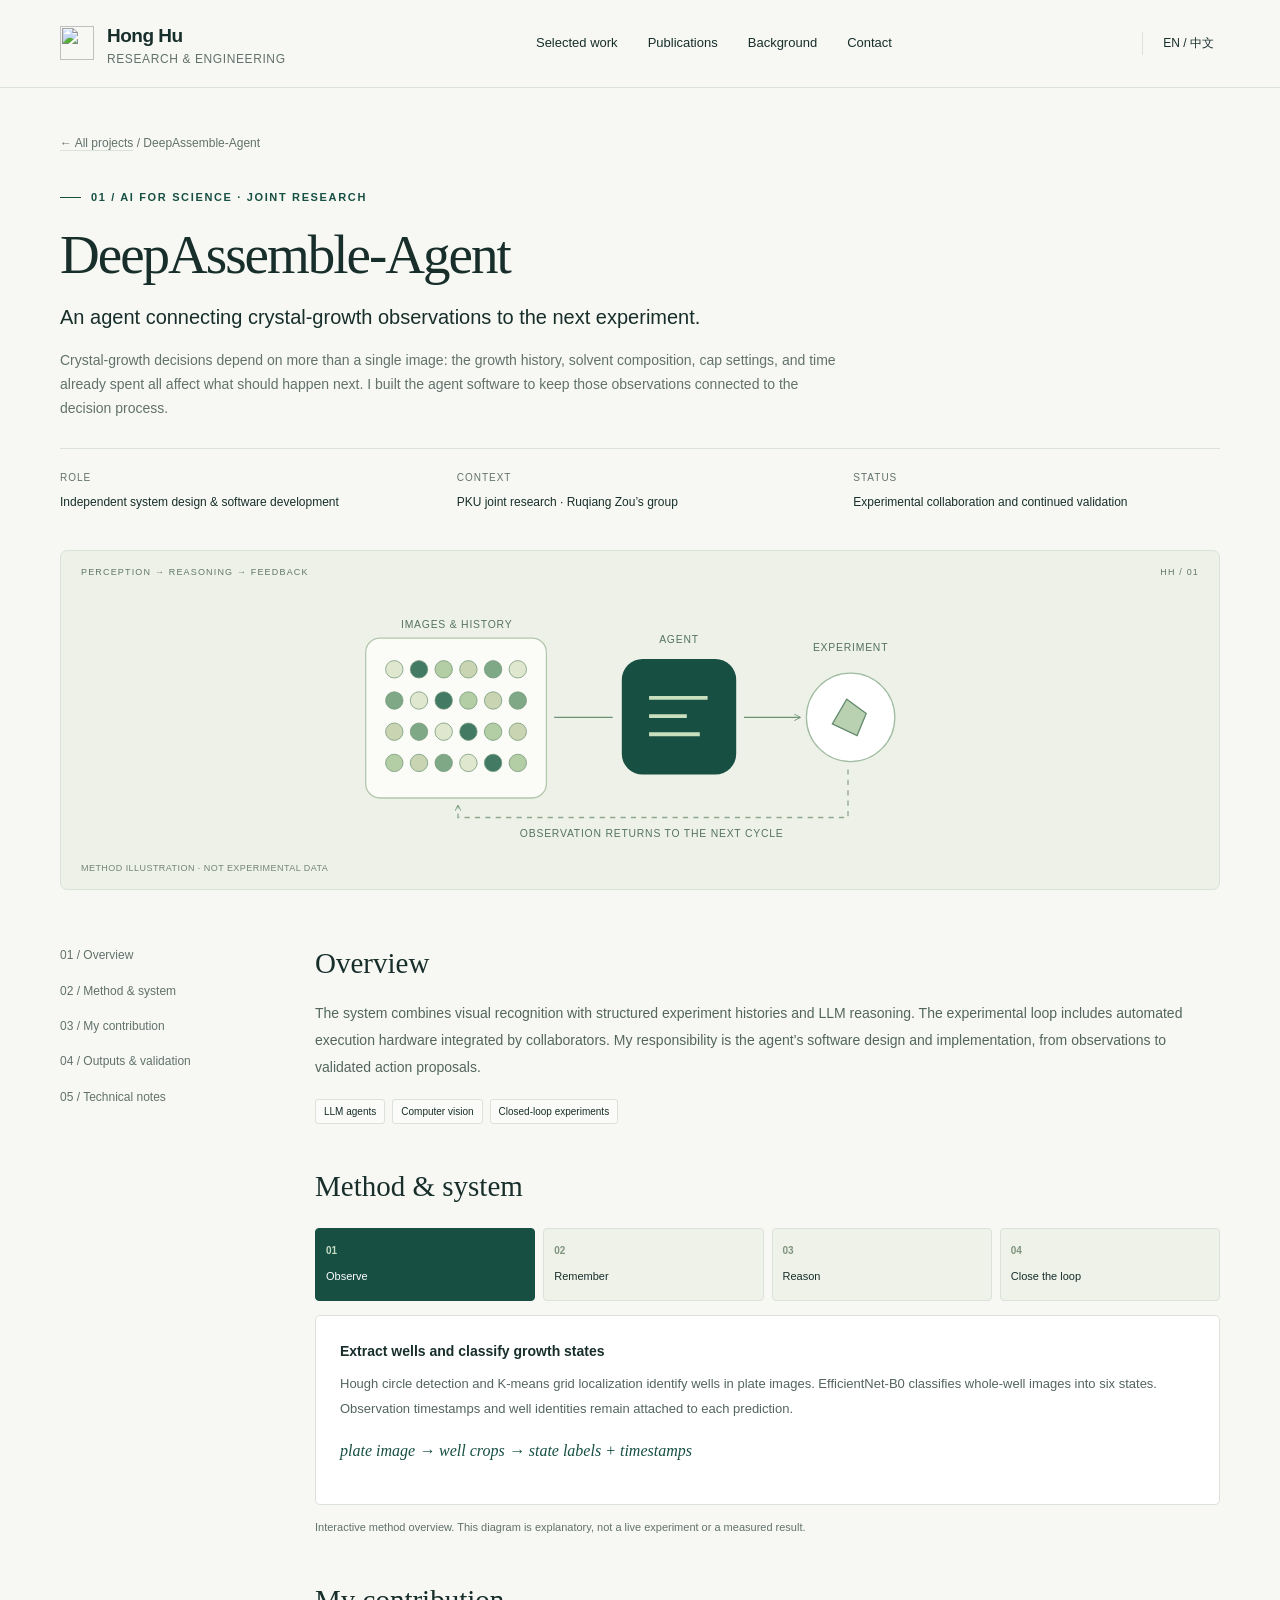
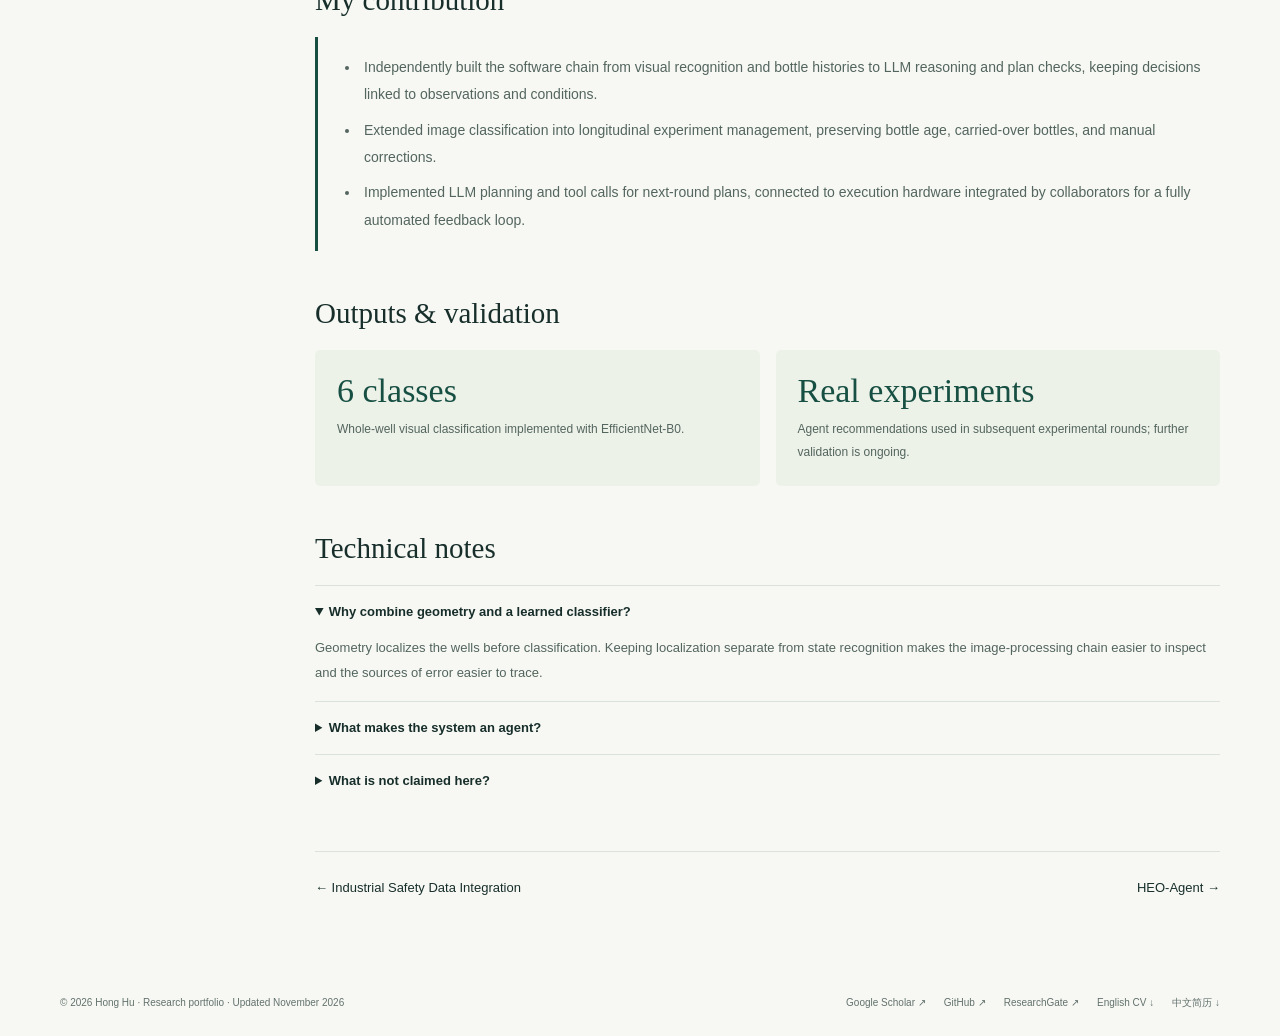
==== deepassemble.html @ 9926e91f "Publish bilingual research portfolio" ====
<!doctype html>
<html lang="en"><head><meta charset="utf-8"><meta name="viewport" content="width=device-width,initial-scale=1"><meta name="description" content="Hong Hu — scientific agents, AI for Science, and time-series modeling. Research projects, publications, and engineering experience."><meta name="theme-color" content="#f7f8f4"><title>DeepAssemble-Agent · Hong Hu</title><link rel="icon" href="assets/mark.svg" type="image/svg+xml"><link rel="stylesheet" href="style.css"><script src="content.js" defer></script><script src="app.js" defer></script></head><body><a class="skip" href="#main">Skip to content</a><div id="app"></div><div class="toast" role="status" aria-live="polite"></div><noscript>Please enable JavaScript to view this bilingual research portfolio.</noscript></body></html>
---- style.css ----
@charset "UTF-8";
:root{--bg:#f7f8f4;--paper:#fff;--ink:#172e2a;--muted:#62716c;--line:#dbe2da;--green:#174f43;--sage:#e4eddf;--mint:#c5dcc4;--serif:Georgia,'Times New Roman','Songti SC','SimSun',serif;--sans:Inter,'Segoe UI','Microsoft YaHei',sans-serif}*{box-sizing:border-box}html{scroll-behavior:smooth;scroll-padding-top:92px}body{margin:0;background:var(--bg);color:var(--ink);font:15px/1.7 var(--sans);-webkit-font-smoothing:antialiased}a{color:inherit;text-decoration:none}button{font:inherit;color:inherit;cursor:pointer}button,a,input{touch-action:manipulation}button:focus-visible,a:focus-visible,summary:focus-visible{outline:3px solid #a78c4c;outline-offset:5px}button{border:0;background:none}img,svg{max-width:100%;display:block}p,h1,h2,h3,h4{margin:0}p+p{margin-top:15px}::selection{background:#d1e2c8}section[id]{scroll-margin-top:100px}.wrap{width:min(1160px,calc(100% - 88px));margin:auto}.site-header{height:88px;position:sticky;top:0;z-index:20;background:rgba(247,248,244,.96);border-bottom:1px solid var(--line);backdrop-filter:blur(15px)}.header-inner{height:100%;display:flex;align-items:center;justify-content:space-between;gap:25px}.brand{display:flex;align-items:center;gap:13px;font-size:19px;font-weight:650;letter-spacing:-.5px}.brand-mark{width:34px;height:34px}.brand small{font-weight:400;font-size:12px;letter-spacing:.05em;color:var(--muted);display:block;line-height:1.3}.nav{display:flex;align-items:center;gap:30px;font-size:13px}.nav a{position:relative}.nav a:hover{color:var(--green)}.nav a:after{content:'';height:1px;position:absolute;bottom:-5px;background:var(--green);left:0;right:100%;transition:right .2s}.nav a:hover:after{right:0}.language{font-size:12px;border-left:1px solid var(--line);padding-left:20px;white-space:nowrap}.menu-toggle{display:none}.eyebrow{text-transform:uppercase;font-size:11px;letter-spacing:.15em;color:var(--green);font-weight:650;display:flex;align-items:center;gap:10px}.eyebrow:before{content:'';width:21px;height:1px;background:currentColor}.hero{padding:68px 0 58px;display:grid;grid-template-columns:1.08fr 1fr;gap:72px;align-items:center}.hero h1{font-family:var(--serif);font-size:clamp(42px,4.5vw,63px);line-height:1.08;letter-spacing:-2.6px;font-weight:400;margin:23px 0}.hero h1 em{font-weight:400;color:var(--green)}html[lang=zh] .hero h1{font-family:var(--sans);font-size:clamp(35px,3.7vw,49px);line-height:1.35;font-weight:550;letter-spacing:-1.8px}.hero-lead{font-size:16px;line-height:1.9;color:var(--muted);max-width:530px}.hero-lead strong{color:var(--ink);font-weight:550}.actions{display:flex;flex-wrap:wrap;align-items:center;gap:13px;margin-top:29px}.btn{display:inline-flex;align-items:center;justify-content:center;gap:15px;padding:12px 20px;min-height:46px;border-radius:5px;border:1px solid var(--line);font-size:12px;font-weight:550;transition:transform .2s,background .2s}.btn.primary{background:var(--green);border-color:var(--green);color:#fff}.btn:hover{transform:translateY(-2px);background:var(--sage)}.btn.primary:hover{background:#0e3d33}.text-link{border-bottom:1px solid #a4b9ab;padding:2px 0;font-size:12px}.hero-note{margin-top:25px;font-size:12px;color:var(--muted);display:flex;gap:8px;align-items:center}.dot{width:6px;height:6px;flex-shrink:0;background:#7b967b;border-radius:50%}.hero-art{position:relative;min-height:406px;display:flex;flex-direction:column;justify-content:center}.portrait-panel{height:363px;background:#e8ece2;border-radius:160px 160px 7px 7px;overflow:hidden;position:relative;border:1px solid #dae0d2;width:72%;margin-left:auto}.portrait-panel:before{content:'';position:absolute;width:250px;height:250px;border:1px solid #c5d1be;border-radius:50%;top:50px;left:30px}.portrait-panel img{height:100%;width:100%;object-fit:cover;object-position:50% 29%;mix-blend-mode:multiply}.portrait-tag{position:absolute;right:20px;bottom:18px;font-size:10px;letter-spacing:.13em;color:#344c3d}.research-note{position:absolute;bottom:11px;left:0;background:#fff;padding:21px 23px;width:285px;box-shadow:0 12px 40px #143e2910;border:1px solid var(--line);border-radius:6px}.research-note .mini-title{font-size:10px;color:var(--muted);text-transform:uppercase;letter-spacing:.12em}.mini-flow{display:flex;align-items:center;justify-content:space-between;margin:17px 0}.mini-node{width:45px;height:45px;border:1px solid #c6d8c5;border-radius:50%;display:grid;place-items:center;background:#f6f9f2}.mini-node svg{width:22px;height:22px}.mini-flow>span{font-size:15px;color:#94aa93}.research-note p{font-size:12px;line-height:1.6}.art-caption{position:absolute;top:6px;left:0;writing-mode:vertical-rl;font-size:10px;color:var(--muted);letter-spacing:.2em}.fact-strip{display:grid;grid-template-columns:repeat(3,1fr);border-top:1px solid var(--line);border-bottom:1px solid var(--line);padding:22px 0}.fact{padding:0 27px;border-right:1px solid var(--line);display:flex;gap:15px;align-items:center}.fact:first-child{padding-left:0}.fact:last-child{border:0}.fact .n{font:29px/1.2 var(--serif);color:var(--green)}.fact .label{font-size:11px;line-height:1.6;color:var(--muted)}.section{padding:72px 0}.section-heading{display:flex;align-items:flex-end;justify-content:space-between;gap:35px;margin-bottom:30px}.section-heading h2{font:36px/1.3 var(--serif);letter-spacing:-1px}.section-heading .desc{font-size:13px;max-width:460px;color:var(--muted);margin-top:10px}.view-switch{display:flex;border:1px solid var(--line);padding:4px;border-radius:6px;white-space:nowrap;align-self:flex-end}.view-switch button{padding:6px 12px;font-size:11px;border-radius:3px}.view-switch button.active{background:var(--green);color:white}.project-row{display:grid;grid-template-columns:1fr 1.05fr;gap:52px;align-items:center;padding:31px 0;border-top:1px solid var(--line)}.project-row:first-of-type{padding-top:0;border:0}.project-visual{height:253px;border:1px solid var(--line);border-radius:7px;background:#edf1e8;position:relative;overflow:hidden;display:flex;align-items:center;justify-content:center}.project-visual svg{width:100%;height:100%}.visual-topline{position:absolute;left:20px;right:20px;top:16px;display:flex;justify-content:space-between;font:9px/1.3 var(--sans);letter-spacing:.13em;color:#617866;z-index:1}.visual-foot{position:absolute;bottom:13px;left:20px;font-size:9px;color:#738374;letter-spacing:.05em}.project-copy .meta{font-size:10px;text-transform:uppercase;letter-spacing:.11em;color:var(--muted);margin-bottom:10px}.project-copy h3{font:30px/1.25 var(--serif);letter-spacing:-.8px}.project-copy .subtitle{font-size:13px;font-weight:550;margin:7px 0 11px}.project-copy p{font-size:13px;color:var(--muted)}.tags{display:flex;gap:7px;flex-wrap:wrap;margin:17px 0}.tag{border:1px solid var(--line);font-size:10px;border-radius:3px;padding:3px 8px;background:#fff8}.project-copy .text-link{display:inline-block;margin-top:4px}.project-number{font-size:10px;letter-spacing:.1em;color:#849688;margin-right:10px}.band{border-top:1px solid var(--line);border-bottom:1px solid var(--line);background:#edf2e9}.publication{display:grid;grid-template-columns:105px 1fr 80px;gap:28px;border-top:1px solid #d3dccf;padding:24px 0;align-items:start}.publication:first-of-type{border-top:0}.pub-venue{font-size:11px;color:var(--green)}.pub-venue b{display:block;font:27px var(--serif);margin-top:6px}.pub-title{font-size:16px;line-height:1.5;font-weight:550}.pub-author{font-size:12px;color:var(--muted);margin-top:7px}.pub-links{display:flex;flex-direction:column;gap:5px;align-items:flex-end}.background-grid{display:grid;grid-template-columns:1.05fr 1fr;gap:90px}.subheading{font-size:12px;text-transform:uppercase;letter-spacing:.13em;color:var(--muted);margin-bottom:25px}.timeline-item{display:grid;grid-template-columns:100px 1fr;gap:20px;border-left:1px solid var(--line);padding:0 0 29px 20px;position:relative}.timeline-item:before{content:'';width:7px;height:7px;background:var(--green);border-radius:50%;position:absolute;left:-4px;top:7px}.timeline-item time{font-size:11px;color:var(--muted)}.timeline-item h3{font-size:14px;font-weight:550}.timeline-item p{font-size:12px;color:var(--muted);margin-top:5px}.skill{padding:15px 0;border-top:1px solid var(--line)}.skill:first-of-type{border-top:0;padding-top:0}.skill h3{font-size:13px;font-weight:550;margin-bottom:6px}.skill p{font-size:12px;color:var(--muted)}.awards{border-top:1px solid var(--line);padding-top:22px;margin-top:18px;font-size:12px;color:var(--muted)}.contact-section{background:var(--green);color:white;padding:49px 0}.contact-inner{display:flex;justify-content:space-between;align-items:center;gap:35px}.contact-inner h2{font:34px/1.3 var(--serif);margin-bottom:10px}.contact-inner p{font-size:13px;max-width:550px;color:#ceded0}.contact-email{font:20px var(--serif);border-bottom:1px solid #799b84;padding-bottom:6px;white-space:nowrap}.contact-buttons{display:flex;gap:14px;margin-top:15px;font-size:11px;color:#dbe9db}.contact-buttons button{padding:0}.footer{padding:25px 0;display:flex;align-items:center;justify-content:space-between;font-size:10px;color:var(--muted)}.footer-links{display:flex;gap:18px}.toast{position:fixed;bottom:24px;left:50%;transform:translate(-50%,20px);opacity:0;background:var(--ink);color:white;padding:10px 20px;font-size:12px;border-radius:5px;transition:.2s;pointer-events:none;z-index:99}.toast.show{opacity:1;transform:translate(-50%,0)}.detail-head{padding:45px 0 38px}.breadcrumb{font-size:12px;color:var(--muted);margin-bottom:35px}.breadcrumb a{border-bottom:1px solid var(--line)}.detail-head h1{font:55px/1.15 var(--serif);letter-spacing:-2px;margin:16px 0}.detail-subtitle{font-size:20px;line-height:1.5;max-width:780px}.detail-intro{font-size:14px;color:var(--muted);max-width:790px;margin-top:17px}.detail-meta{display:grid;grid-template-columns:1fr 1fr 1fr;border-top:1px solid var(--line);padding-top:20px;margin-top:27px;gap:30px}.detail-meta span{font-size:10px;color:var(--muted);text-transform:uppercase;letter-spacing:.1em;display:block;margin-bottom:6px}.detail-meta p{font-size:12px}.detail-visual{height:340px}.detail-layout{display:grid;grid-template-columns:190px 1fr;gap:65px;padding:55px 0 70px}.detail-aside{font-size:12px;position:sticky;top:120px;align-self:start;display:flex;flex-direction:column;gap:15px}.detail-aside a{color:var(--muted)}.detail-aside a:hover{color:var(--green)}.detail-body section{margin-bottom:44px}.detail-body h2{font:29px/1.3 var(--serif);margin-bottom:17px}.detail-body h3{font-size:14px;font-weight:600;margin-bottom:7px}.detail-body p,.detail-body li{font-size:14px;color:#53655e;line-height:1.95}.detail-body ul{padding-left:18px;margin:10px 0}.detail-body li{padding-left:4px;margin:8px 0}.method-nav{display:grid;grid-template-columns:repeat(4,1fr);gap:8px;margin:23px 0 14px}.method-nav button{padding:14px 10px;background:#eef2e9;border:1px solid var(--line);border-radius:4px;font-size:11px;text-align:left;line-height:1.6}.method-nav button b{font-size:10px;color:#80947e;display:block;margin-bottom:9px}.method-nav button.active{background:var(--green);color:white;border-color:var(--green)}.method-nav button.active b{color:#c5dcc4}.method-content{background:white;border:1px solid var(--line);border-radius:5px;padding:24px;min-height:190px}.method-content p{font-size:13px}.method-formula{font:italic 16px/1.8 var(--serif);padding:16px 0 0;color:var(--green);white-space:normal}.note{font-size:11px!important;color:var(--muted)!important;margin-top:12px!important}.contribution{border-left:3px solid var(--green);padding:7px 0 7px 24px}.outcome-grid{display:grid;grid-template-columns:1fr 1fr;gap:16px}.outcome{background:#edf2e9;padding:22px;border-radius:5px}.outcome .big{font:34px var(--serif);color:var(--green);margin-bottom:8px}.outcome p{font-size:12px}.accordion{border-top:1px solid var(--line);padding:15px 0}.accordion summary{cursor:pointer;font-size:13px;font-weight:550}.accordion p{margin-top:12px;font-size:13px}.next-project{border-top:1px solid var(--line);padding-top:25px;display:flex;justify-content:space-between;font-size:13px}.interview-main{height:calc(100vh - 88px);display:flex;flex-direction:column;padding:33px 0 23px}.interview-top{display:flex;justify-content:space-between;font-size:11px;color:var(--muted);margin-bottom:25px}.slide{flex:1;display:grid;grid-template-columns:1fr 1fr;gap:65px;align-items:center;overflow:auto}.slide h1{font:clamp(34px,4vw,58px)/1.15 var(--serif);letter-spacing:-1.6px;margin:19px 0}.slide p{font-size:16px;color:var(--muted);line-height:1.9}.slide .project-visual{height:370px}.slide ul{padding-left:19px;font-size:16px;color:var(--muted);line-height:1.9}.slide li{margin:12px 0}.slide-bottom{display:flex;align-items:center;justify-content:space-between;border-top:1px solid var(--line);padding-top:18px;margin-top:28px}.slide-dots{display:flex;gap:9px}.slide-dots button{width:8px;height:8px;padding:0;background:#cad5c6;border-radius:50%}.slide-dots button.active{background:var(--green);width:26px;border-radius:8px}.slide-controls{display:flex;align-items:center;gap:20px;font-size:12px}.slide-controls button:disabled{opacity:.25;cursor:default}.slide-portrait{width:70%;height:420px;object-fit:cover;object-position:center 24%;border-radius:140px 140px 5px 5px;margin:auto}.slide-statement{font:29px/1.6 var(--serif);border-left:2px solid var(--green);padding:15px 30px;background:#edf2e9}.slide-statement small{font:12px var(--sans);display:block;color:var(--muted);margin-top:20px}.interview-bar{display:flex;gap:14px}.print-only{display:none}
.skip{position:absolute;left:16px;top:0;transform:translateY(-150%);z-index:100;padding:10px 18px;background:var(--ink);color:white;border-radius:0 0 5px 5px}.skip:focus{transform:translateY(0)}html[lang=zh] .hero h1 em{font-style:normal}html[lang=zh] .method-formula{font-family:var(--sans);font-size:14px;font-style:normal}
@media(min-width:1500px){.wrap{width:1230px}.hero{gap:100px;padding:85px 0 65px}.hero h1{font-size:68px}.portrait-panel{height:400px}.hero-art{min-height:440px}}
@media(max-width:1000px){.wrap{width:calc(100% - 52px)}.hero{gap:35px}.hero h1{font-size:47px}.nav{gap:18px}.project-row{gap:30px}.background-grid{gap:45px}.detail-layout{grid-template-columns:140px 1fr;gap:30px}.contact-inner{align-items:flex-start;flex-direction:column}.slide{gap:30px}}
@media(max-width:700px){body{font-size:14px}.wrap{width:calc(100% - 36px)}.site-header{height:70px}.brand{font-size:17px}.brand small{font-size:9px}.header-inner{gap:12px}.brand-mark{width:29px;height:29px}.language{border:0;padding:5px}.menu-toggle{display:block;margin-left:auto;font-size:20px;padding:5px}.nav{display:none;position:absolute;top:69px;left:0;right:0;background:var(--bg);padding:24px;border-bottom:1px solid var(--line);gap:25px;flex-wrap:wrap}.nav.open{display:flex}.hero{padding:37px 0 34px;grid-template-columns:1fr;gap:28px}.hero h1{font-size:44px;letter-spacing:-2px;margin:17px 0}.hero-lead{font-size:14px}.hero-note{font-size:11px}.hero-art{min-height:310px;max-width:440px;width:100%;margin:auto}.portrait-panel{height:292px;width:66%}.research-note{width:228px;padding:17px;bottom:0}.art-caption{font-size:9px}.fact-strip{padding:19px 0}.fact{display:block;padding:0 13px}.fact .n{font-size:25px;margin-bottom:5px}.fact .label{font-size:9px}.section{padding:43px 0}.section-heading{align-items:flex-start;flex-direction:column;gap:18px;margin-bottom:23px}.section-heading h2{font-size:30px}.section-heading .desc{font-size:12px}.view-switch{align-self:flex-start}.project-row{grid-template-columns:1fr;gap:22px;padding:27px 0}.project-visual{height:224px}.project-copy h3{font-size:28px}.project-copy p{font-size:13px}.publication{grid-template-columns:60px 1fr;gap:15px;padding:22px 0}.pub-title{font-size:14px}.pub-venue{font-size:9px}.pub-venue b{font-size:23px}.pub-links{grid-column:2;flex-direction:row;gap:18px;align-items:start}.background-grid{grid-template-columns:1fr;gap:30px}.timeline-item{grid-template-columns:82px 1fr;gap:12px;padding-left:17px}.contact-section{padding:34px 0}.contact-inner h2{font-size:30px}.contact-email{font-size:18px}.footer{gap:17px;align-items:flex-start;flex-direction:column}.detail-head{padding-top:26px}.breadcrumb{margin-bottom:22px}.detail-head h1{font-size:39px}.detail-subtitle{font-size:17px}.detail-meta{grid-template-columns:1fr;gap:16px}.detail-meta span{margin-bottom:3px}.detail-visual{height:240px}.detail-layout{display:block;padding:30px 0}.detail-aside{position:static;flex-direction:row;flex-wrap:wrap;padding-bottom:24px;gap:15px}.detail-body h2{font-size:26px}.method-nav{grid-template-columns:1fr 1fr}.method-content{padding:19px;min-height:230px}.outcome-grid{grid-template-columns:1fr}.next-project{gap:15px}.interview-main{min-height:calc(100dvh - 70px);height:auto;padding-top:20px}.slide{display:flex;flex-direction:column;align-items:stretch;gap:25px}.slide h1{font-size:34px}.slide p,.slide ul{font-size:14px}.slide .project-visual{height:230px}.slide-portrait{height:270px;width:65%}.slide-bottom{margin-top:25px;gap:20px}.slide-controls{gap:12px;font-size:11px}.slide-statement{font-size:24px}.interview-top{gap:20px}.interview-bar{gap:10px}}
@media(prefers-reduced-motion:reduce){html{scroll-behavior:auto}*{transition:none!important;animation:none!important}}
@media print{.site-header,.footer,.detail-aside,.view-switch,.slide-controls,.slide-bottom,.toast,.contact-buttons,.menu-toggle{display:none!important}body{background:white;font-size:11px}.wrap{width:100%}.section{padding:20px 0}.hero{padding:15px 0;gap:30px}.hero h1{font-size:36px}.project-row{break-inside:avoid}.project-visual{height:170px}.detail-layout{display:block}.detail-head h1{font-size:36px}.detail-body section{break-inside:avoid}.method-nav{display:none}.method-content{min-height:0}.contact-section{color:black;background:white;border-top:1px solid #ccc}.contact-inner p{color:#555}.slide{overflow:visible}.interview-main{height:auto}}

/* Portrait and research overview revision */
.hero-art{align-items:center;justify-content:center;min-height:390px}.portrait-panel{margin:0 auto;width:76%;height:370px}.portrait-panel img{object-position:55% 29%}.portrait-panel:before{left:50%;transform:translateX(-50%)}.art-caption{display:none}.fact .n{font:17px/1.4 var(--sans);font-weight:550;margin-bottom:7px}.fact{display:block;padding:0 28px}.fact .label{font-size:12px}.contact-buttons,.footer-links{flex-wrap:wrap}.contact-buttons{row-gap:8px}@media(max-width:700px){.hero-art{min-height:310px}.portrait-panel{height:305px;width:78%;max-width:290px}.fact{padding:0 10px}.fact .n{font-size:12px}.fact .label{font-size:10px}.fact-strip{gap:0}}
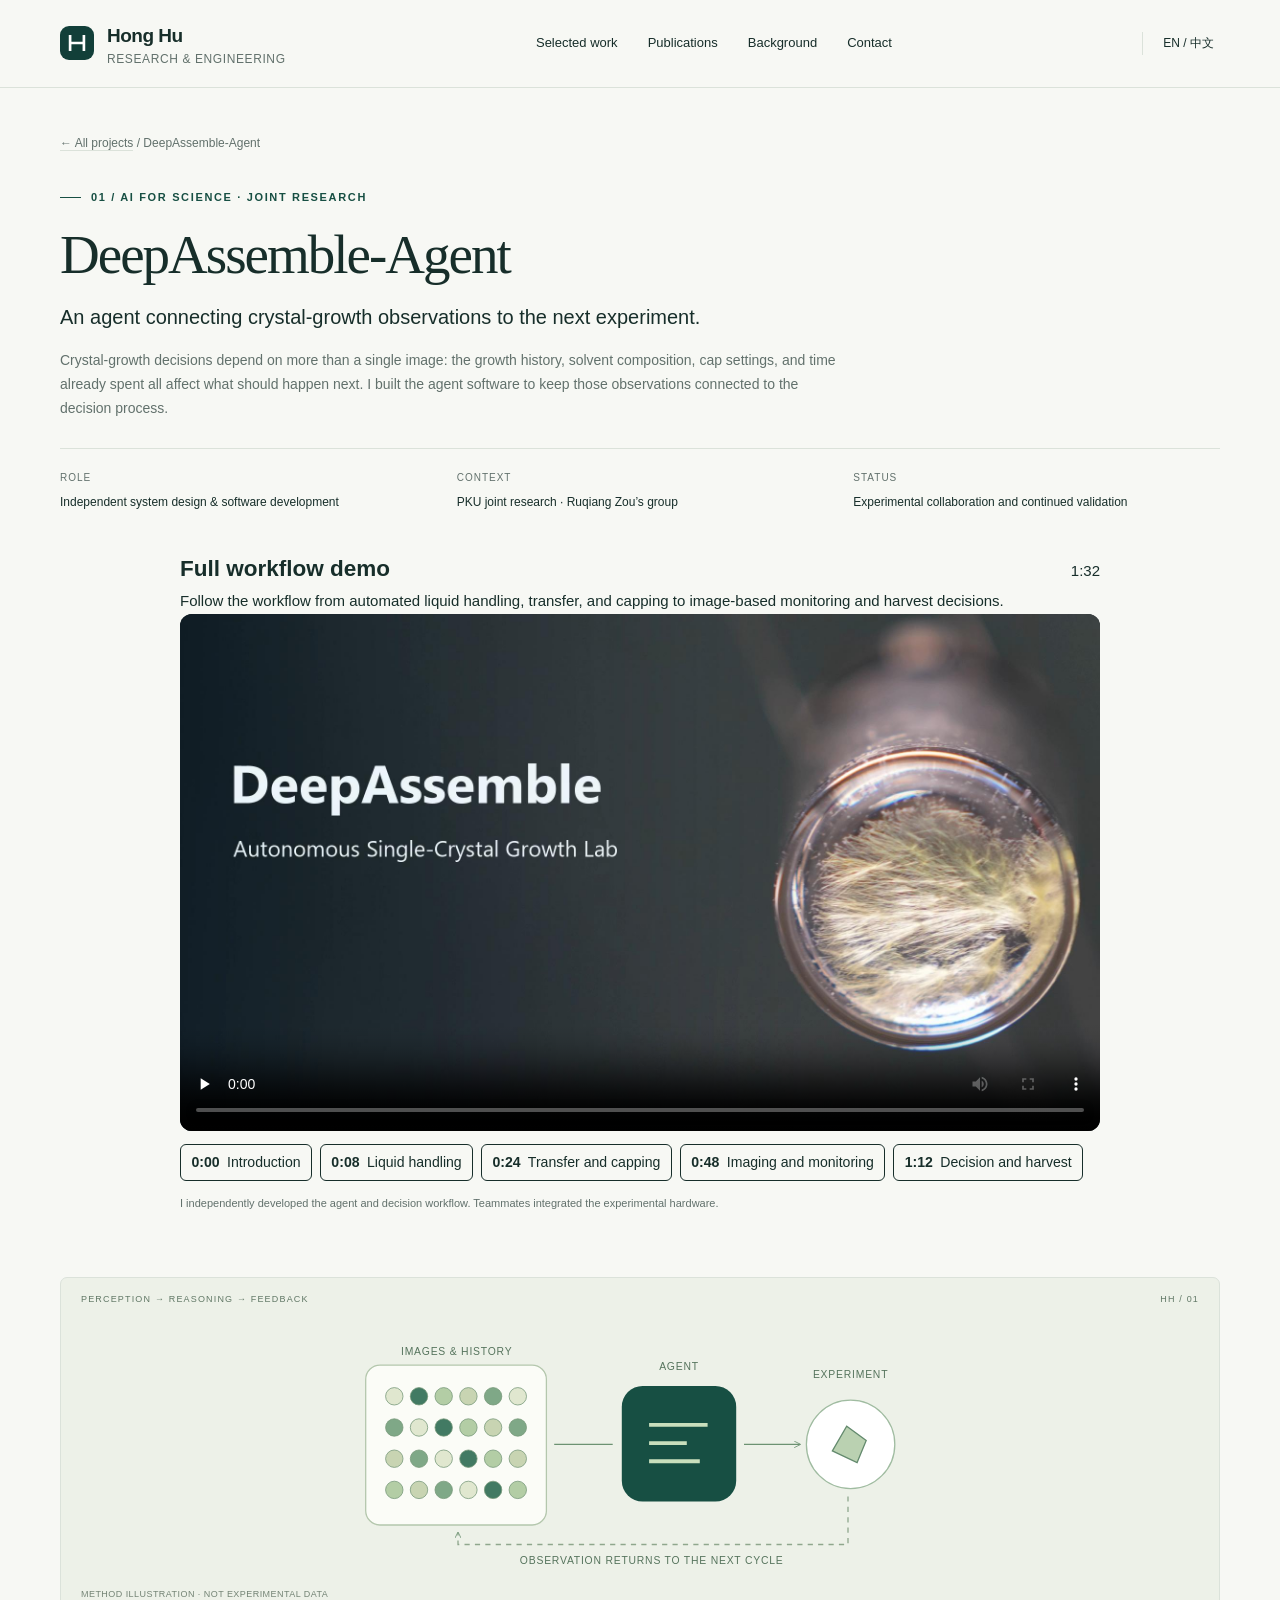
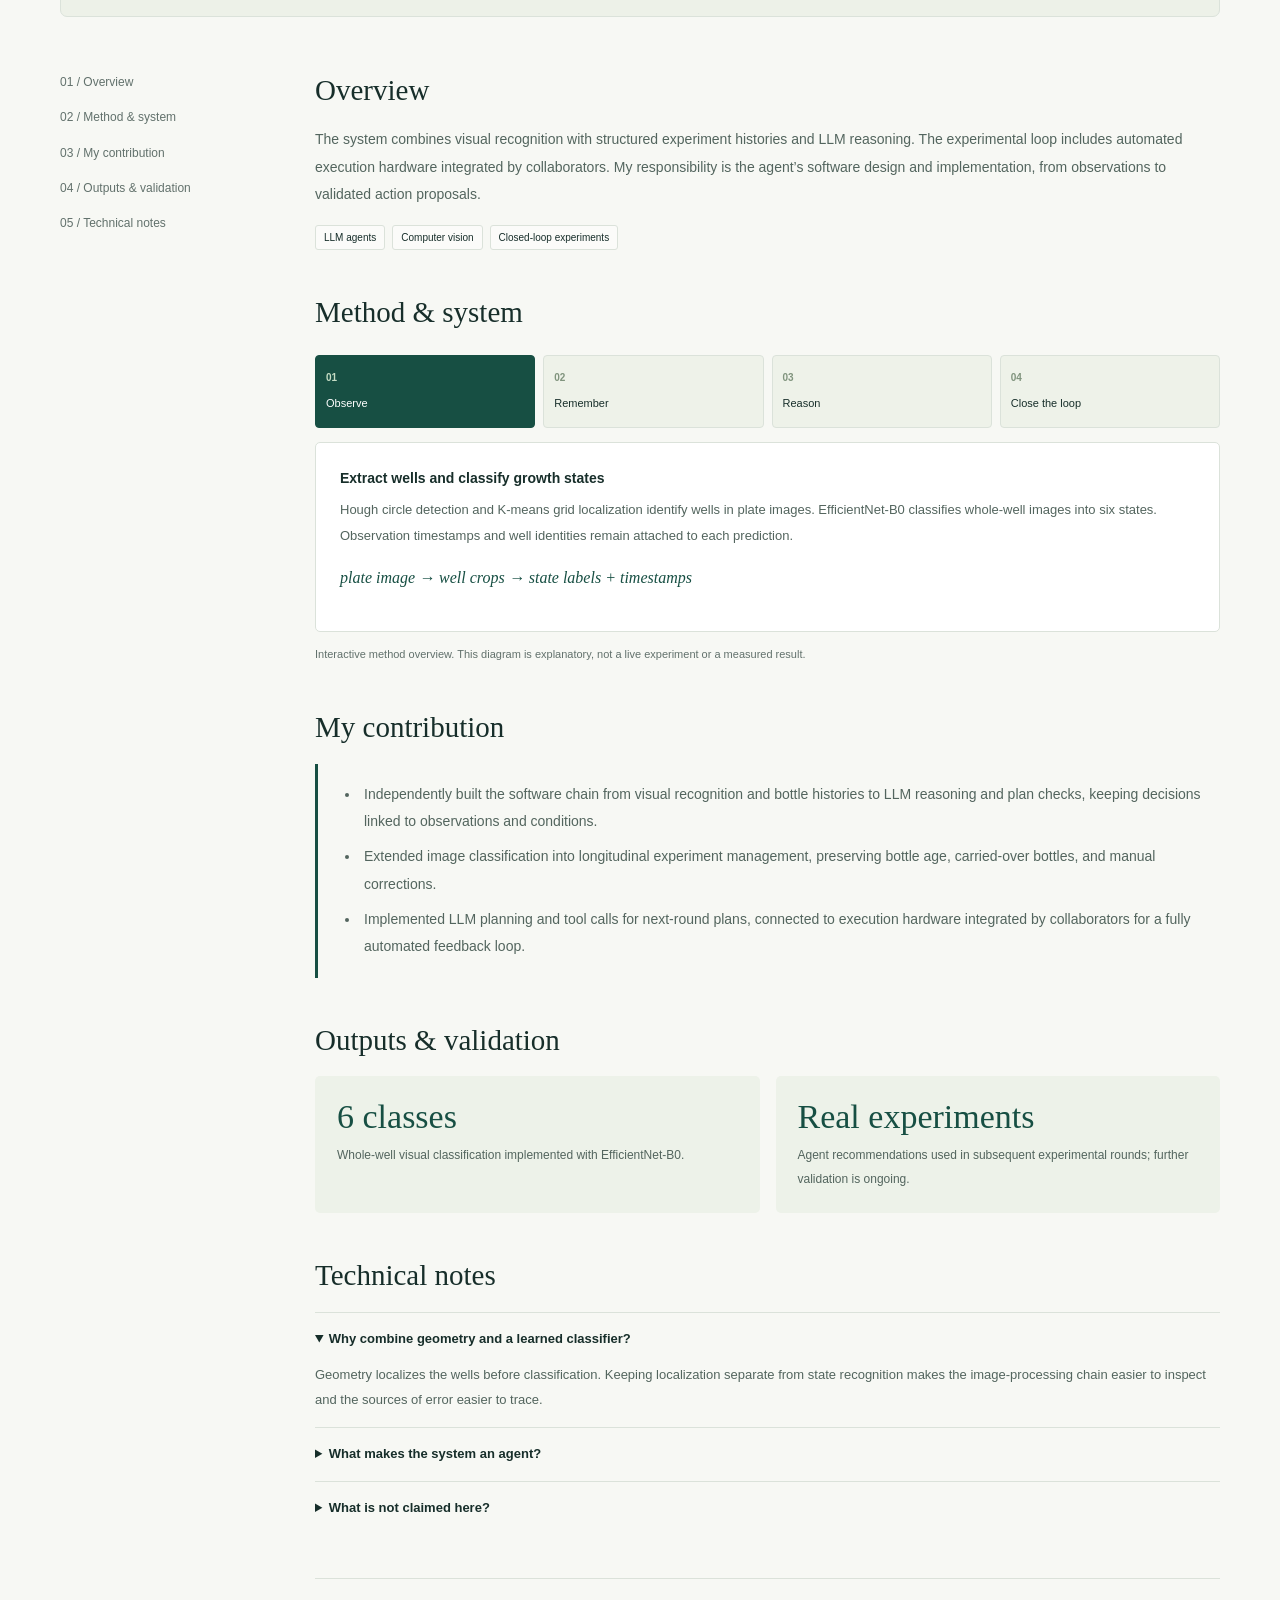
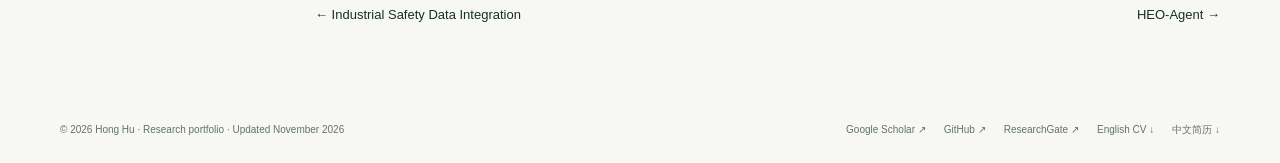
==== commit 15330e3d: "Add chaptered DeepAssemble video demo" ====
--- a/deepassemble.html
+++ b/deepassemble.html
@@ -1,2 +1,2 @@
 <!doctype html>
-<html lang="en"><head><meta charset="utf-8"><meta name="viewport" content="width=device-width,initial-scale=1"><meta name="description" content="Hong Hu — scientific agents, AI for Science, and time-series modeling. Research projects, publications, and engineering experience."><meta name="theme-color" content="#f7f8f4"><title>DeepAssemble-Agent · Hong Hu</title><link rel="icon" href="assets/mark.svg" type="image/svg+xml"><link rel="stylesheet" href="style.css"><script src="content.js" defer></script><script src="app.js" defer></script></head><body><a class="skip" href="#main">Skip to content</a><div id="app"></div><div class="toast" role="status" aria-live="polite"></div><noscript>Please enable JavaScript to view this bilingual research portfolio.</noscript></body></html>
+<html lang="en"><head><meta charset="utf-8"><meta name="viewport" content="width=device-width,initial-scale=1"><meta name="description" content="Hong Hu — scientific agents, AI for Science, and time-series modeling. Research projects, publications, and engineering experience."><meta name="theme-color" content="#f7f8f4"><title>DeepAssemble-Agent · Hong Hu</title><link rel="icon" href="assets/mark.svg" type="image/svg+xml"><link rel="stylesheet" href="style.css?v=deepassemble-demo-20261118"><script src="content.js" defer></script><script src="app.js?v=deepassemble-demo-20261118" defer></script></head><body><a class="skip" href="#main">Skip to content</a><div id="app"></div><div class="toast" role="status" aria-live="polite"></div><noscript>Please enable JavaScript to view this bilingual research portfolio.</noscript></body></html>
--- a/style.css
+++ b/style.css
@@ -9,3 +9,17 @@
 
 /* Portrait and research overview revision */
 .hero-art{align-items:center;justify-content:center;min-height:390px}.portrait-panel{margin:0 auto;width:76%;height:370px}.portrait-panel img{object-position:55% 29%}.portrait-panel:before{left:50%;transform:translateX(-50%)}.art-caption{display:none}.fact .n{font:17px/1.4 var(--sans);font-weight:550;margin-bottom:7px}.fact{display:block;padding:0 28px}.fact .label{font-size:12px}.contact-buttons,.footer-links{flex-wrap:wrap}.contact-buttons{row-gap:8px}@media(max-width:700px){.hero-art{min-height:310px}.portrait-panel{height:305px;width:78%;max-width:290px}.fact{padding:0 10px}.fact .n{font-size:12px}.fact .label{font-size:10px}.fact-strip{gap:0}}
+/* Interview: future research interests (PHASE Lab). */
+.slide-future{grid-template-columns:1.05fr 1fr;gap:44px}.slide-future h1{font-size:clamp(30px,3.2vw,44px);line-height:1.2;margin:14px 0 18px}.slide-future .future-question{font-size:16px;line-height:1.7;color:var(--green)}.slide-future ul{font-size:14px;line-height:1.7;margin:15px 0 0;padding-left:18px}.slide-future li{margin:12px 0}.slide-future strong{color:var(--ink);font-weight:600}.future-plan{background:#edf2e9;border:1px solid var(--line);padding:24px 26px;border-radius:6px}.future-plan-heading{font-size:10px;letter-spacing:.09em;color:var(--green);margin-bottom:20px}.future-stage{display:grid;grid-template-columns:27px 1fr;gap:12px;align-items:start}.future-stage>span{font:18px/1.5 var(--serif);color:var(--green)}.future-stage h2{font:600 16px/1.5 var(--sans);margin:0 0 4px}.slide-future .future-stage p{font-size:13px;line-height:1.7}.future-connector{padding-left:9px;color:#7b967b;line-height:1.5;margin:5px 0}.slide-future .future-fit{border-top:1px solid #cbd7c7;margin:18px 0 0;padding-top:12px;font-size:11px;line-height:1.8}.future-source{display:block;font-size:10px;line-height:1.6;color:var(--green);margin-top:12px;text-decoration:underline;text-underline-offset:3px}@media(max-width:1000px){.slide-future{gap:26px}.future-plan{padding:20px}}@media(max-width:700px){.slide-future h1{font-size:32px}.slide-future .future-question{font-size:15px}.future-plan{padding:20px}.future-stage h2{font-size:16px}.slide-future ul{font-size:14px}}
+
+
+.project-demo{max-width:920px;margin:0 auto clamp(2rem,5vw,4rem);scroll-margin-top:6rem}
+.demo-heading{display:flex;align-items:baseline;justify-content:space-between;gap:1rem}
+.demo-heading h2{margin:0}
+.demo-heading span,.demo-chapters span{font-variant-numeric:tabular-nums}
+.project-demo video{display:block;width:100%;height:auto;aspect-ratio:16/9;background:#151e23;border-radius:12px}
+.demo-chapters{display:flex;flex-wrap:wrap;gap:.5rem;margin:.8rem 0}
+.demo-chapters button{font:inherit;font-size:.88rem;cursor:pointer;color:inherit;background:transparent;border:1px solid currentColor;border-radius:6px;padding:.35rem .65rem}
+.demo-chapters button:hover,.demo-chapters button:focus-visible{background:#e2e9dc}
+.demo-chapters span{font-weight:600;margin-inline-end:.22rem}
+.project-demo-link{margin-inline-start:1rem}
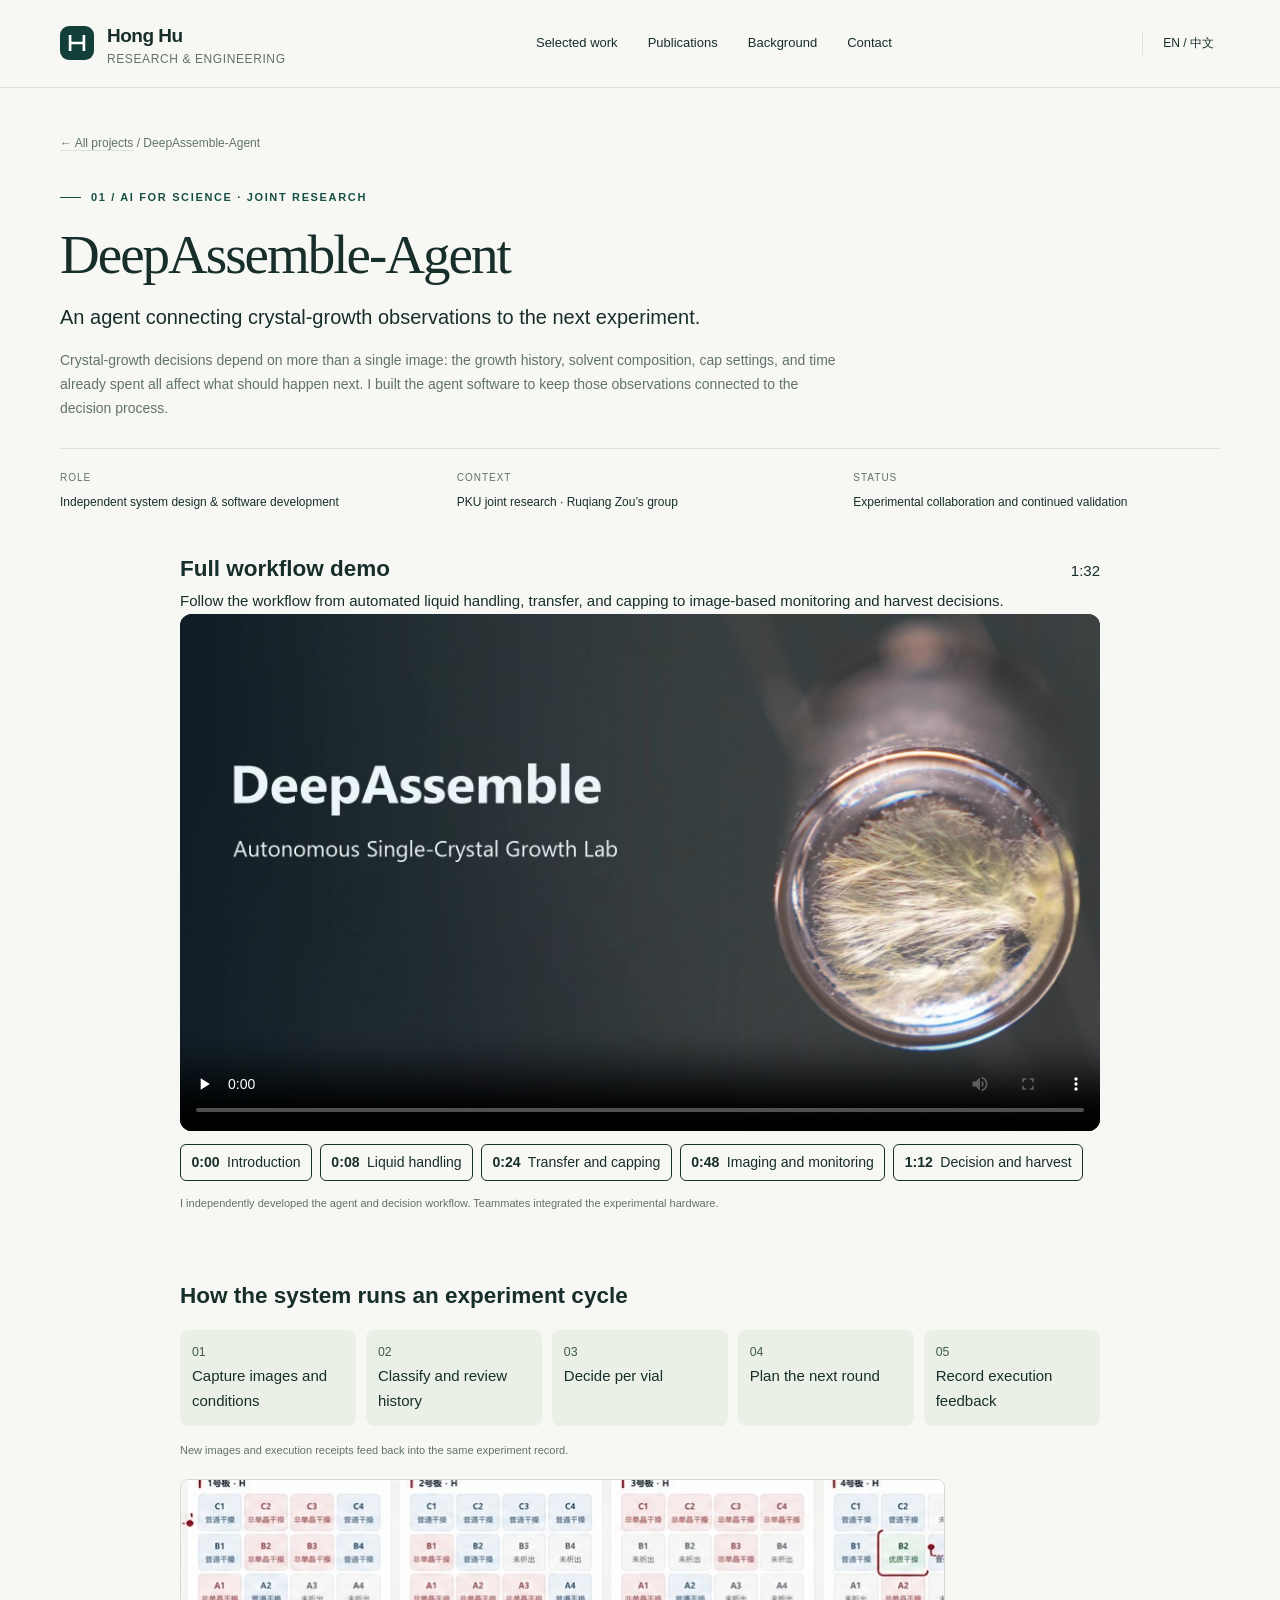
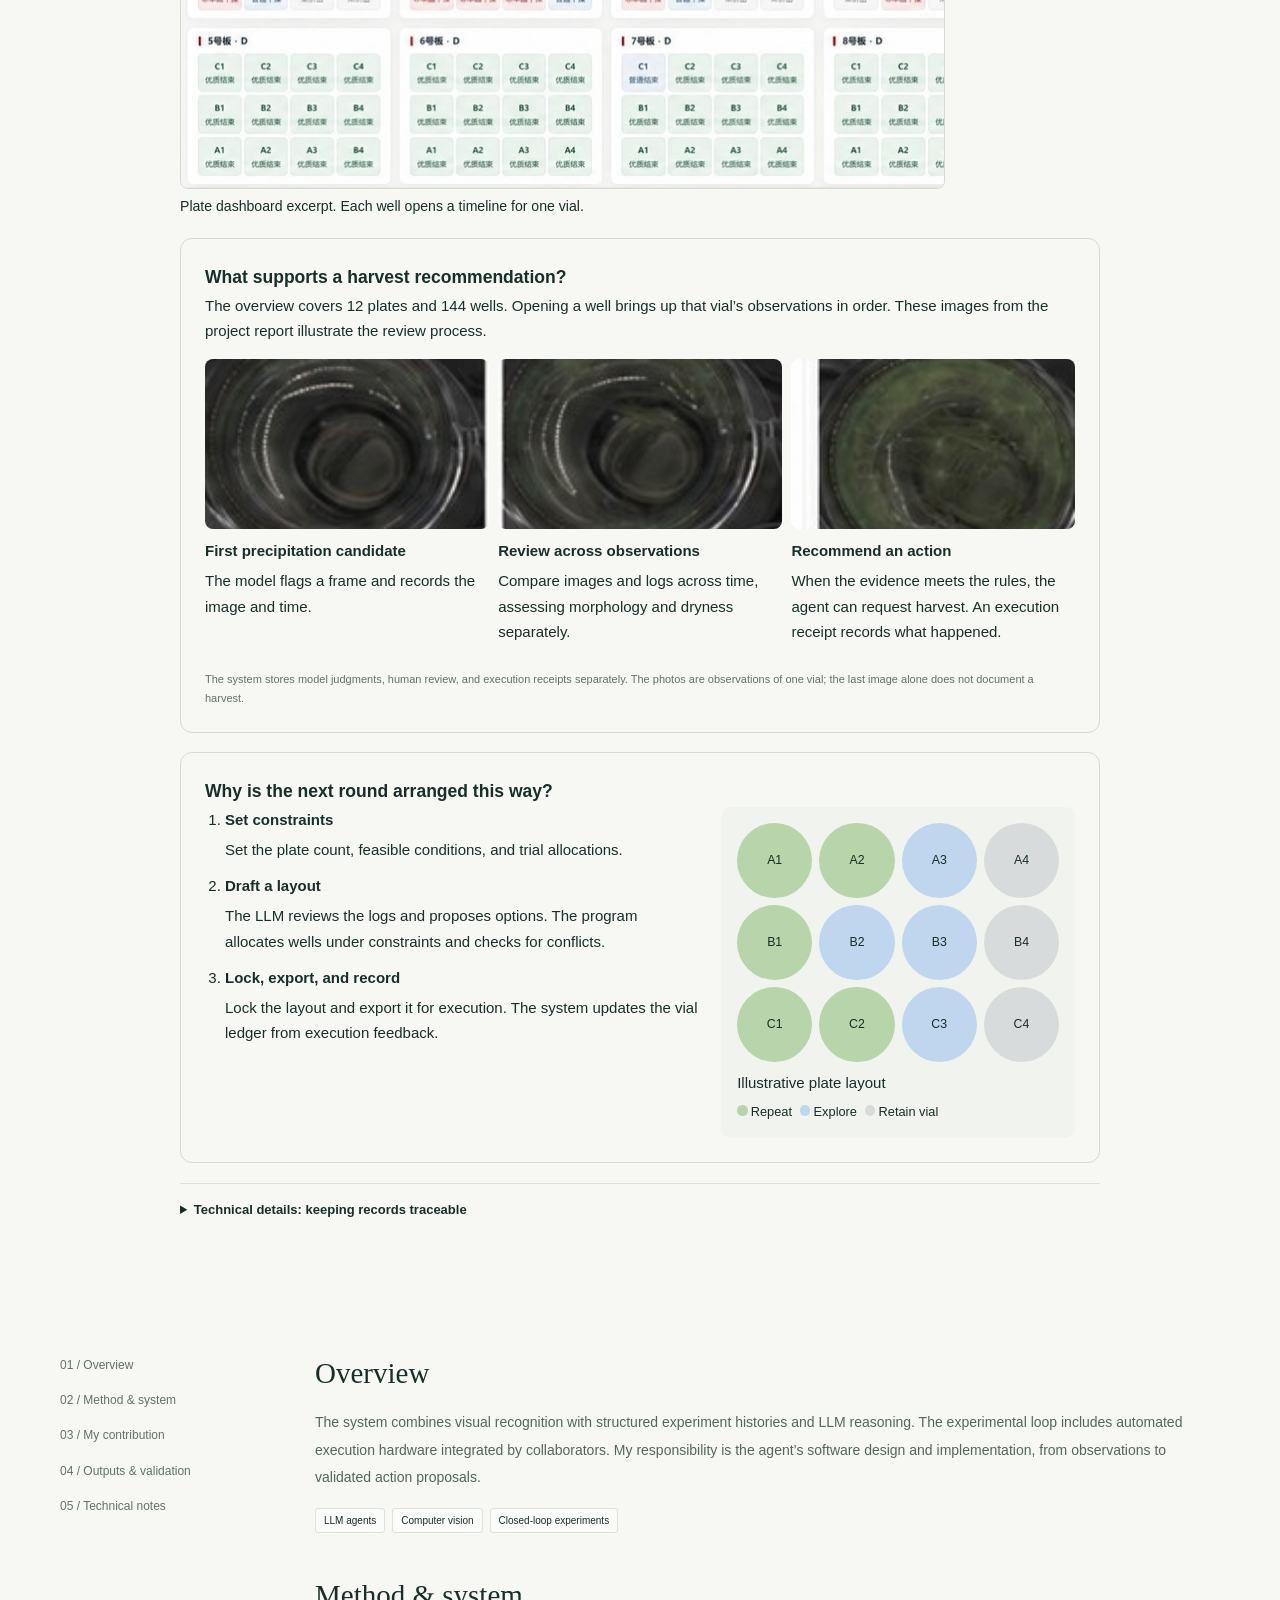
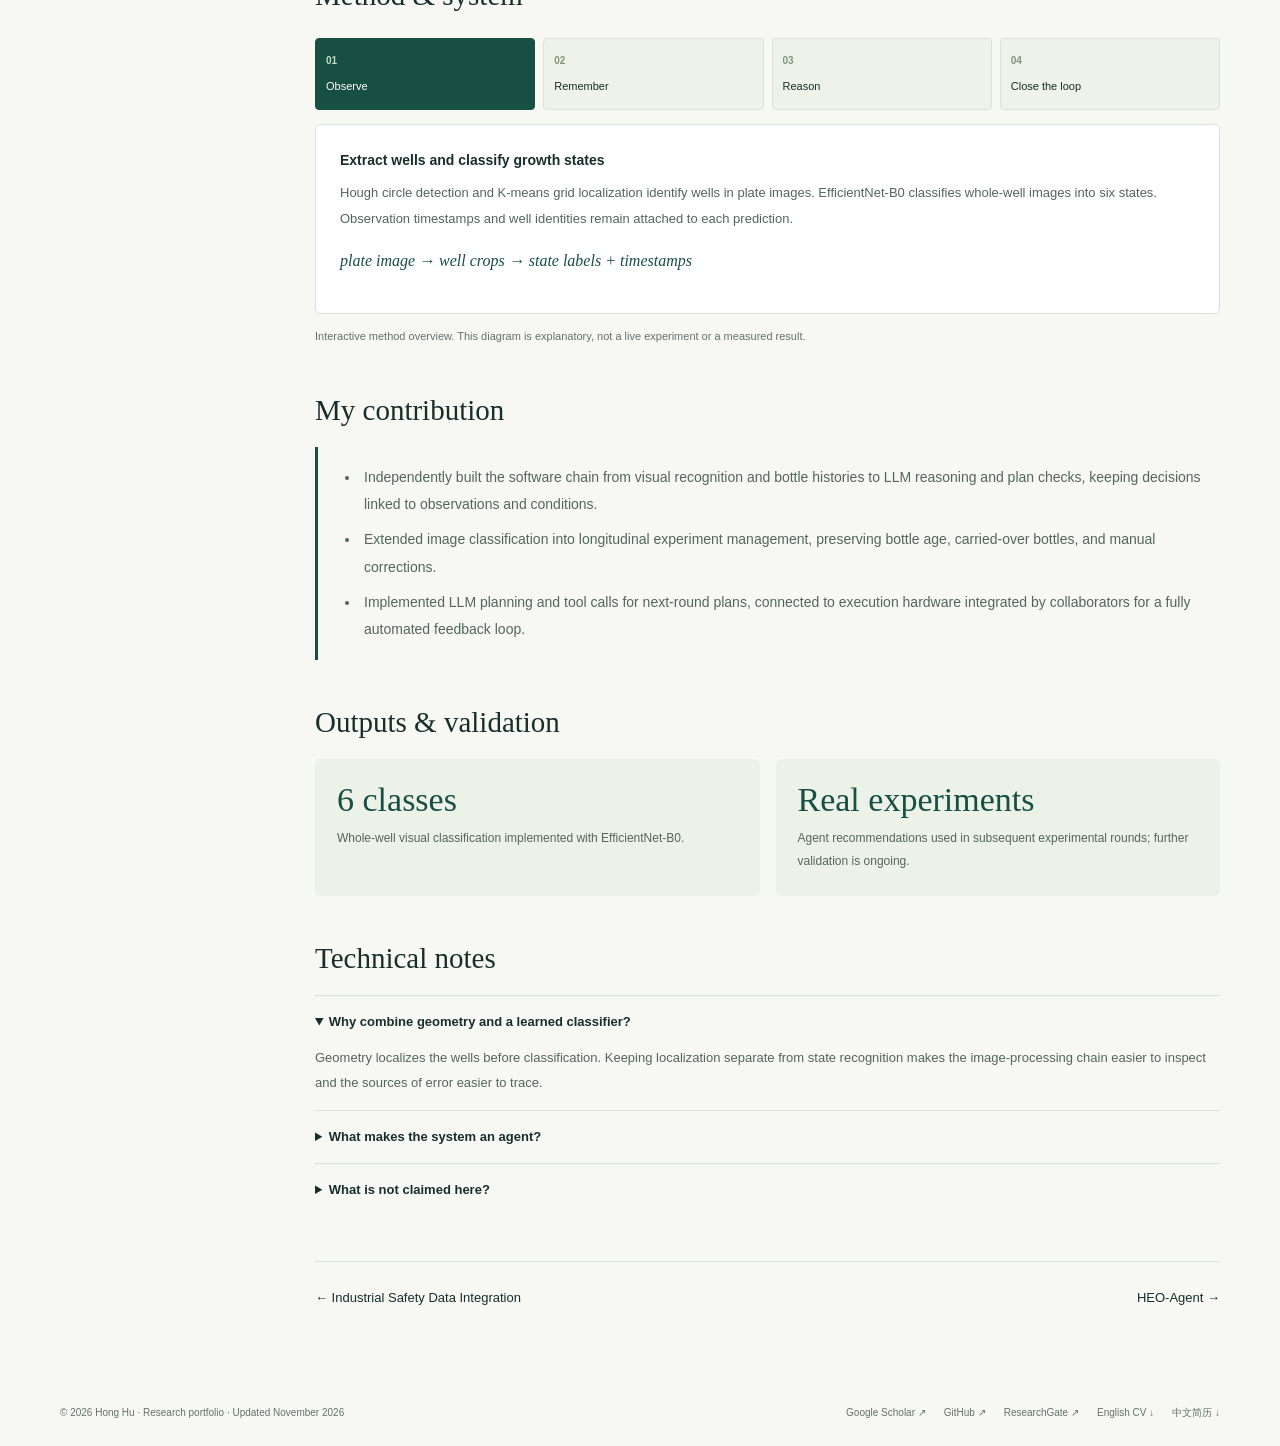
==== commit a31c5fea: "Link advisors and explain DeepAssemble decisions through cases" ====
--- a/deepassemble.html
+++ b/deepassemble.html
@@ -1,2 +1,2 @@
 <!doctype html>
-<html lang="en"><head><meta charset="utf-8"><meta name="viewport" content="width=device-width,initial-scale=1"><meta name="description" content="Hong Hu — scientific agents, AI for Science, and time-series modeling. Research projects, publications, and engineering experience."><meta name="theme-color" content="#f7f8f4"><title>DeepAssemble-Agent · Hong Hu</title><link rel="icon" href="assets/mark.svg" type="image/svg+xml"><link rel="stylesheet" href="style.css?v=deepassemble-demo-20261118"><script src="content.js" defer></script><script src="app.js?v=deepassemble-demo-20261118" defer></script></head><body><a class="skip" href="#main">Skip to content</a><div id="app"></div><div class="toast" role="status" aria-live="polite"></div><noscript>Please enable JavaScript to view this bilingual research portfolio.</noscript></body></html>
+<html lang="en"><head><meta charset="utf-8"><meta name="viewport" content="width=device-width,initial-scale=1"><meta name="description" content="Hong Hu — scientific agents, AI for Science, and time-series modeling. Research projects, publications, and engineering experience."><meta name="theme-color" content="#f7f8f4"><title>DeepAssemble-Agent · Hong Hu</title><link rel="icon" href="assets/mark.svg" type="image/svg+xml"><link rel="stylesheet" href="style.css?v=deepassemble-cases-20261118"><script src="content.js?v=deepassemble-cases-20261118" defer></script><script src="app.js?v=deepassemble-cases-20261118" defer></script></head><body><a class="skip" href="#main">Skip to content</a><div id="app"></div><div class="toast" role="status" aria-live="polite"></div><noscript>Please enable JavaScript to view this bilingual research portfolio.</noscript></body></html>
--- a/style.css
+++ b/style.css
@@ -23,3 +23,26 @@
 .demo-chapters button:hover,.demo-chapters button:focus-visible{background:#e2e9dc}
 .demo-chapters span{font-weight:600;margin-inline-end:.22rem}
 .project-demo-link{margin-inline-start:1rem}
+
+.advisor-link{text-decoration:underline;text-underline-offset:.19em}
+.demo-cases{max-width:920px;margin:0 auto clamp(2rem,5vw,4rem)}
+.case-flow,.vial-timeline{display:grid;list-style:none;padding:0;gap:.6rem}
+.case-flow{grid-template-columns:repeat(5,1fr);counter-reset:flow}
+.case-flow li{counter-increment:flow;padding:.75rem;background:#eaf0e6;border-radius:8px}
+.case-flow li::before{content:counter(flow,decimal-leading-zero);display:block;font-size:.77rem;color:#405a4b}
+.case-study{margin:1.2rem 0;padding:clamp(.9rem,3vw,1.5rem);border:1px solid #d2dbd1;border-radius:12px}
+.case-overview{margin:1.2rem 0}.case-overview img{display:block;max-width:100%;height:auto;border:1px solid #d2dbd1;border-radius:8px}.case-overview figcaption{margin-top:.35rem;font-size:.88rem}
+.case-study h3,.case-study h4{margin:0}
+.case-study li p{margin:.3rem 0 .65rem}
+.vial-timeline{grid-template-columns:repeat(3,1fr)}
+.vial-timeline img{display:block;width:100%;height:auto;max-height:170px;object-fit:cover;border-radius:8px;margin-bottom:.6rem}
+.case-plan{display:grid;grid-template-columns:1.4fr 1fr;gap:1.3rem;align-items:start}
+.case-plan ol{margin:0;padding-inline-start:1.25rem}
+.case-plate{margin:0;padding:1rem;background:#f0f3ee;border-radius:10px}
+.case-wells{display:grid;grid-template-columns:repeat(4,1fr);gap:.45rem}
+.case-wells span{display:grid;place-items:center;aspect-ratio:1;border-radius:50%;font-size:.77rem;color:#192d24}
+.case-legend{display:flex;gap:.5rem;flex-wrap:wrap;margin-top:.3rem;font-size:.8rem}
+.case-legend i{display:inline-block;width:.65rem;height:.65rem;border-radius:50%;margin-inline-end:.2rem}
+.case-plate figcaption{margin-top:.5rem}
+.case-plate .repeat{background:#b8d4aa}.case-plate .explore{background:#bfd6ee}.case-plate .retained{background:#d8dbdb}
+@media(max-width:640px){.case-flow{grid-template-columns:repeat(2,1fr)}.vial-timeline{grid-template-columns:1fr}.vial-timeline img{max-width:260px}.case-plan{grid-template-columns:1fr}}
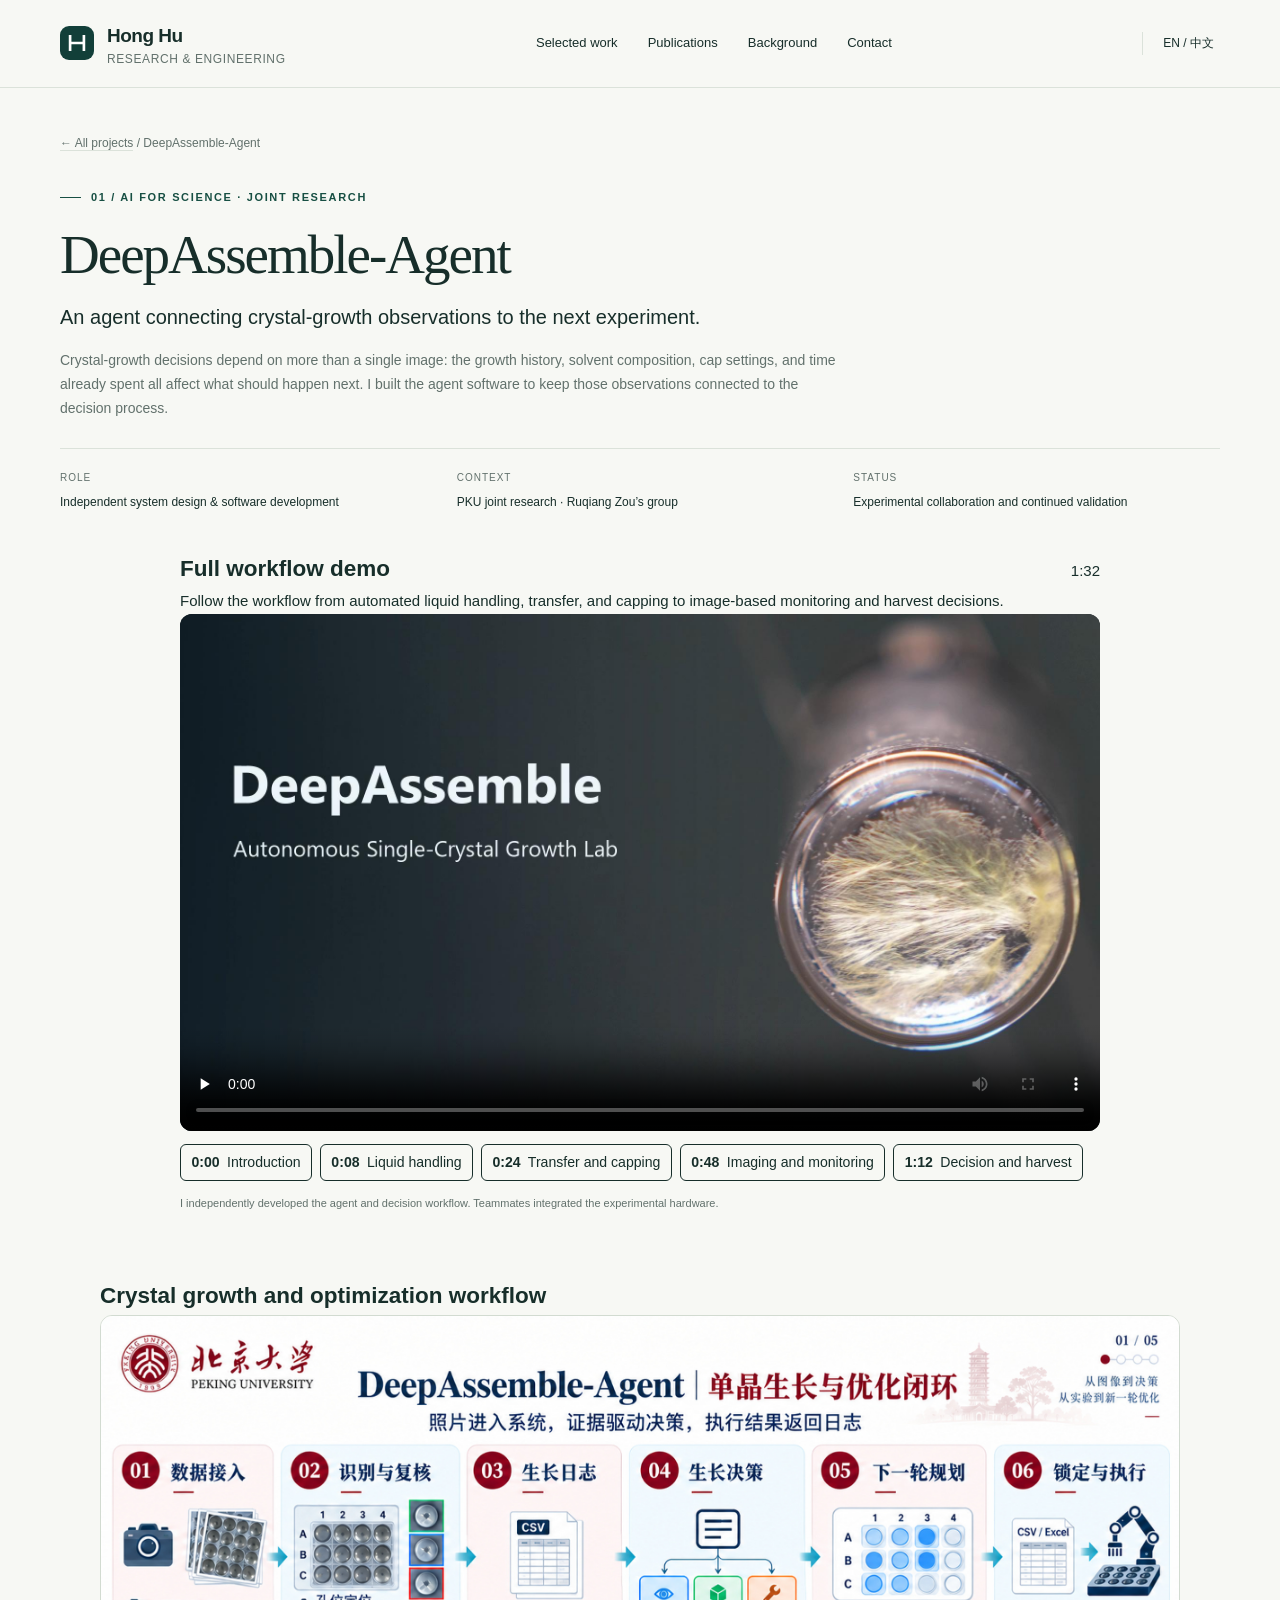
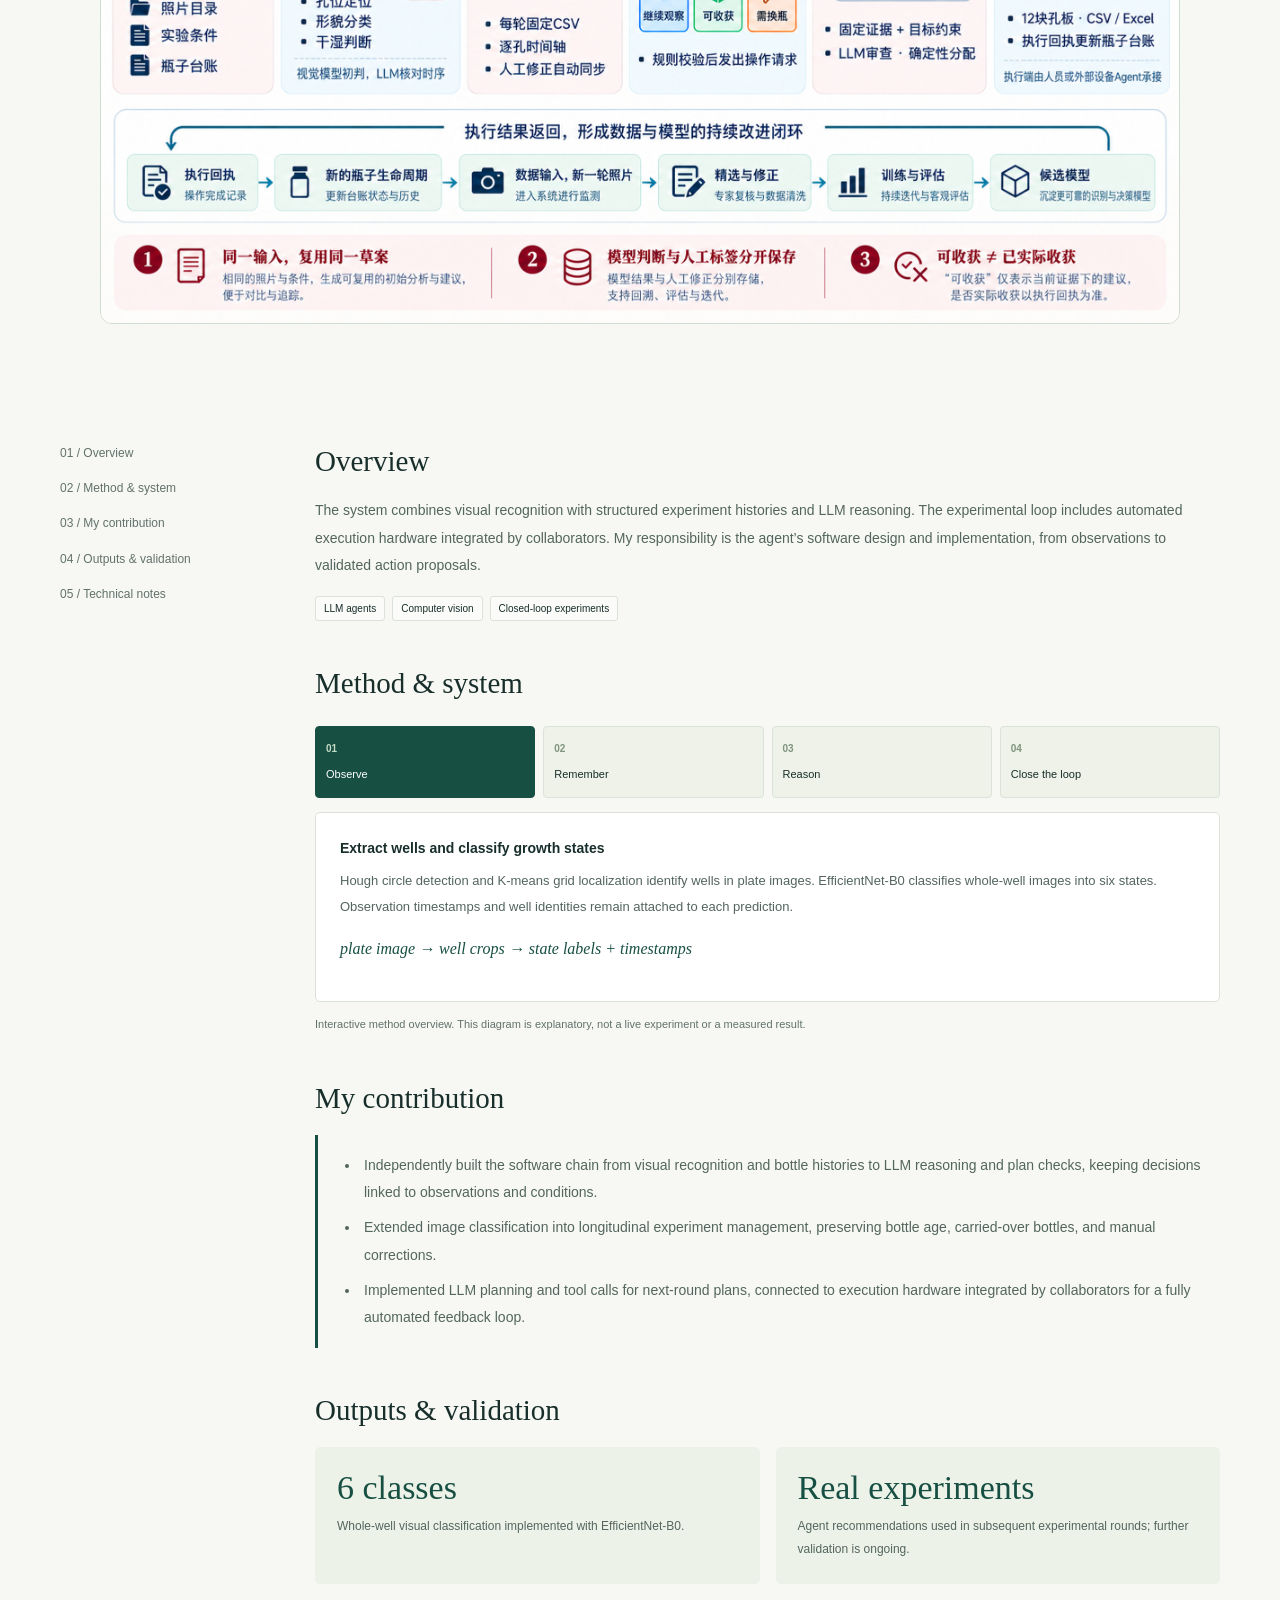
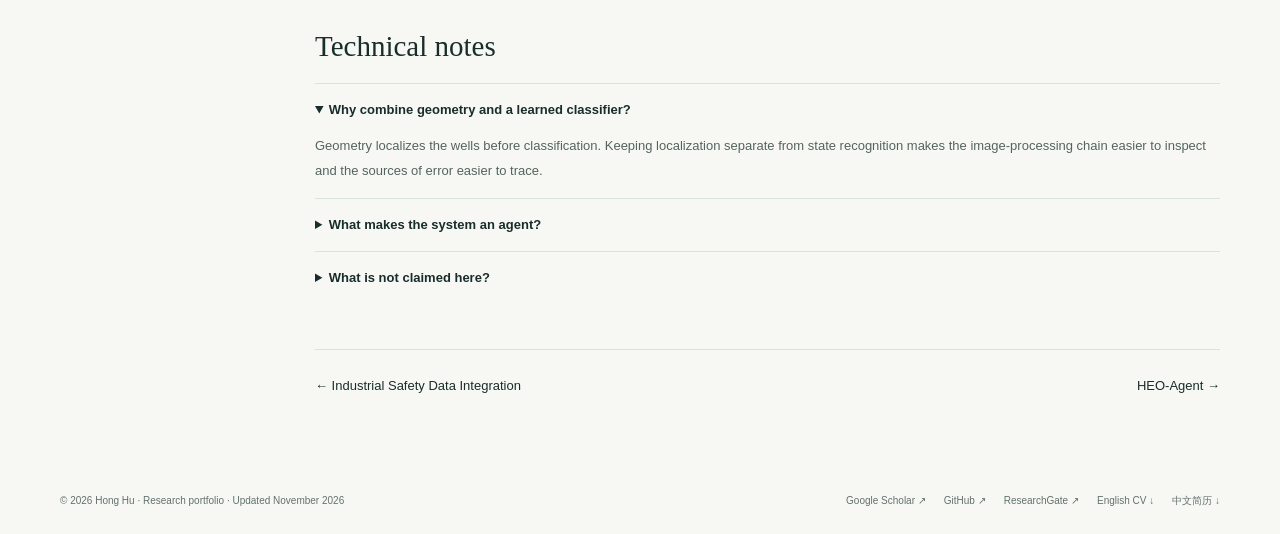
==== commit 300e4cac: "Show only the slide 12 workflow overview below the demo" ====
--- a/deepassemble.html
+++ b/deepassemble.html
@@ -1,2 +1,2 @@
 <!doctype html>
-<html lang="en"><head><meta charset="utf-8"><meta name="viewport" content="width=device-width,initial-scale=1"><meta name="description" content="Hong Hu — scientific agents, AI for Science, and time-series modeling. Research projects, publications, and engineering experience."><meta name="theme-color" content="#f7f8f4"><title>DeepAssemble-Agent · Hong Hu</title><link rel="icon" href="assets/mark.svg" type="image/svg+xml"><link rel="stylesheet" href="style.css?v=deepassemble-cases-20261118"><script src="content.js?v=deepassemble-cases-20261118" defer></script><script src="app.js?v=deepassemble-cases-20261118" defer></script></head><body><a class="skip" href="#main">Skip to content</a><div id="app"></div><div class="toast" role="status" aria-live="polite"></div><noscript>Please enable JavaScript to view this bilingual research portfolio.</noscript></body></html>
+<html lang="en"><head><meta charset="utf-8"><meta name="viewport" content="width=device-width,initial-scale=1"><meta name="description" content="Hong Hu — scientific agents, AI for Science, and time-series modeling. Research projects, publications, and engineering experience."><meta name="theme-color" content="#f7f8f4"><title>DeepAssemble-Agent · Hong Hu</title><link rel="icon" href="assets/mark.svg" type="image/svg+xml"><link rel="stylesheet" href="style.css?v=deepassemble-overview-12"><script src="content.js?v=deepassemble-overview-12" defer></script><script src="app.js?v=deepassemble-overview-12" defer></script></head><body><a class="skip" href="#main">Skip to content</a><div id="app"></div><div class="toast" role="status" aria-live="polite"></div><noscript>Please enable JavaScript to view this bilingual research portfolio.</noscript></body></html>
--- a/style.css
+++ b/style.css
@@ -25,24 +25,6 @@
 .project-demo-link{margin-inline-start:1rem}
 
 .advisor-link{text-decoration:underline;text-underline-offset:.19em}
-.demo-cases{max-width:920px;margin:0 auto clamp(2rem,5vw,4rem)}
-.case-flow,.vial-timeline{display:grid;list-style:none;padding:0;gap:.6rem}
-.case-flow{grid-template-columns:repeat(5,1fr);counter-reset:flow}
-.case-flow li{counter-increment:flow;padding:.75rem;background:#eaf0e6;border-radius:8px}
-.case-flow li::before{content:counter(flow,decimal-leading-zero);display:block;font-size:.77rem;color:#405a4b}
-.case-study{margin:1.2rem 0;padding:clamp(.9rem,3vw,1.5rem);border:1px solid #d2dbd1;border-radius:12px}
-.case-overview{margin:1.2rem 0}.case-overview img{display:block;max-width:100%;height:auto;border:1px solid #d2dbd1;border-radius:8px}.case-overview figcaption{margin-top:.35rem;font-size:.88rem}
-.case-study h3,.case-study h4{margin:0}
-.case-study li p{margin:.3rem 0 .65rem}
-.vial-timeline{grid-template-columns:repeat(3,1fr)}
-.vial-timeline img{display:block;width:100%;height:auto;max-height:170px;object-fit:cover;border-radius:8px;margin-bottom:.6rem}
-.case-plan{display:grid;grid-template-columns:1.4fr 1fr;gap:1.3rem;align-items:start}
-.case-plan ol{margin:0;padding-inline-start:1.25rem}
-.case-plate{margin:0;padding:1rem;background:#f0f3ee;border-radius:10px}
-.case-wells{display:grid;grid-template-columns:repeat(4,1fr);gap:.45rem}
-.case-wells span{display:grid;place-items:center;aspect-ratio:1;border-radius:50%;font-size:.77rem;color:#192d24}
-.case-legend{display:flex;gap:.5rem;flex-wrap:wrap;margin-top:.3rem;font-size:.8rem}
-.case-legend i{display:inline-block;width:.65rem;height:.65rem;border-radius:50%;margin-inline-end:.2rem}
-.case-plate figcaption{margin-top:.5rem}
-.case-plate .repeat{background:#b8d4aa}.case-plate .explore{background:#bfd6ee}.case-plate .retained{background:#d8dbdb}
-@media(max-width:640px){.case-flow{grid-template-columns:repeat(2,1fr)}.vial-timeline{grid-template-columns:1fr}.vial-timeline img{max-width:260px}.case-plan{grid-template-columns:1fr}}
+.workflow-overview{max-width:1080px;margin:0 auto clamp(2rem,5vw,4rem);scroll-margin-top:6rem}
+.workflow-overview a{display:block}
+.workflow-overview img{display:block;width:100%;height:auto;border:1px solid #d2dbd1;border-radius:12px}
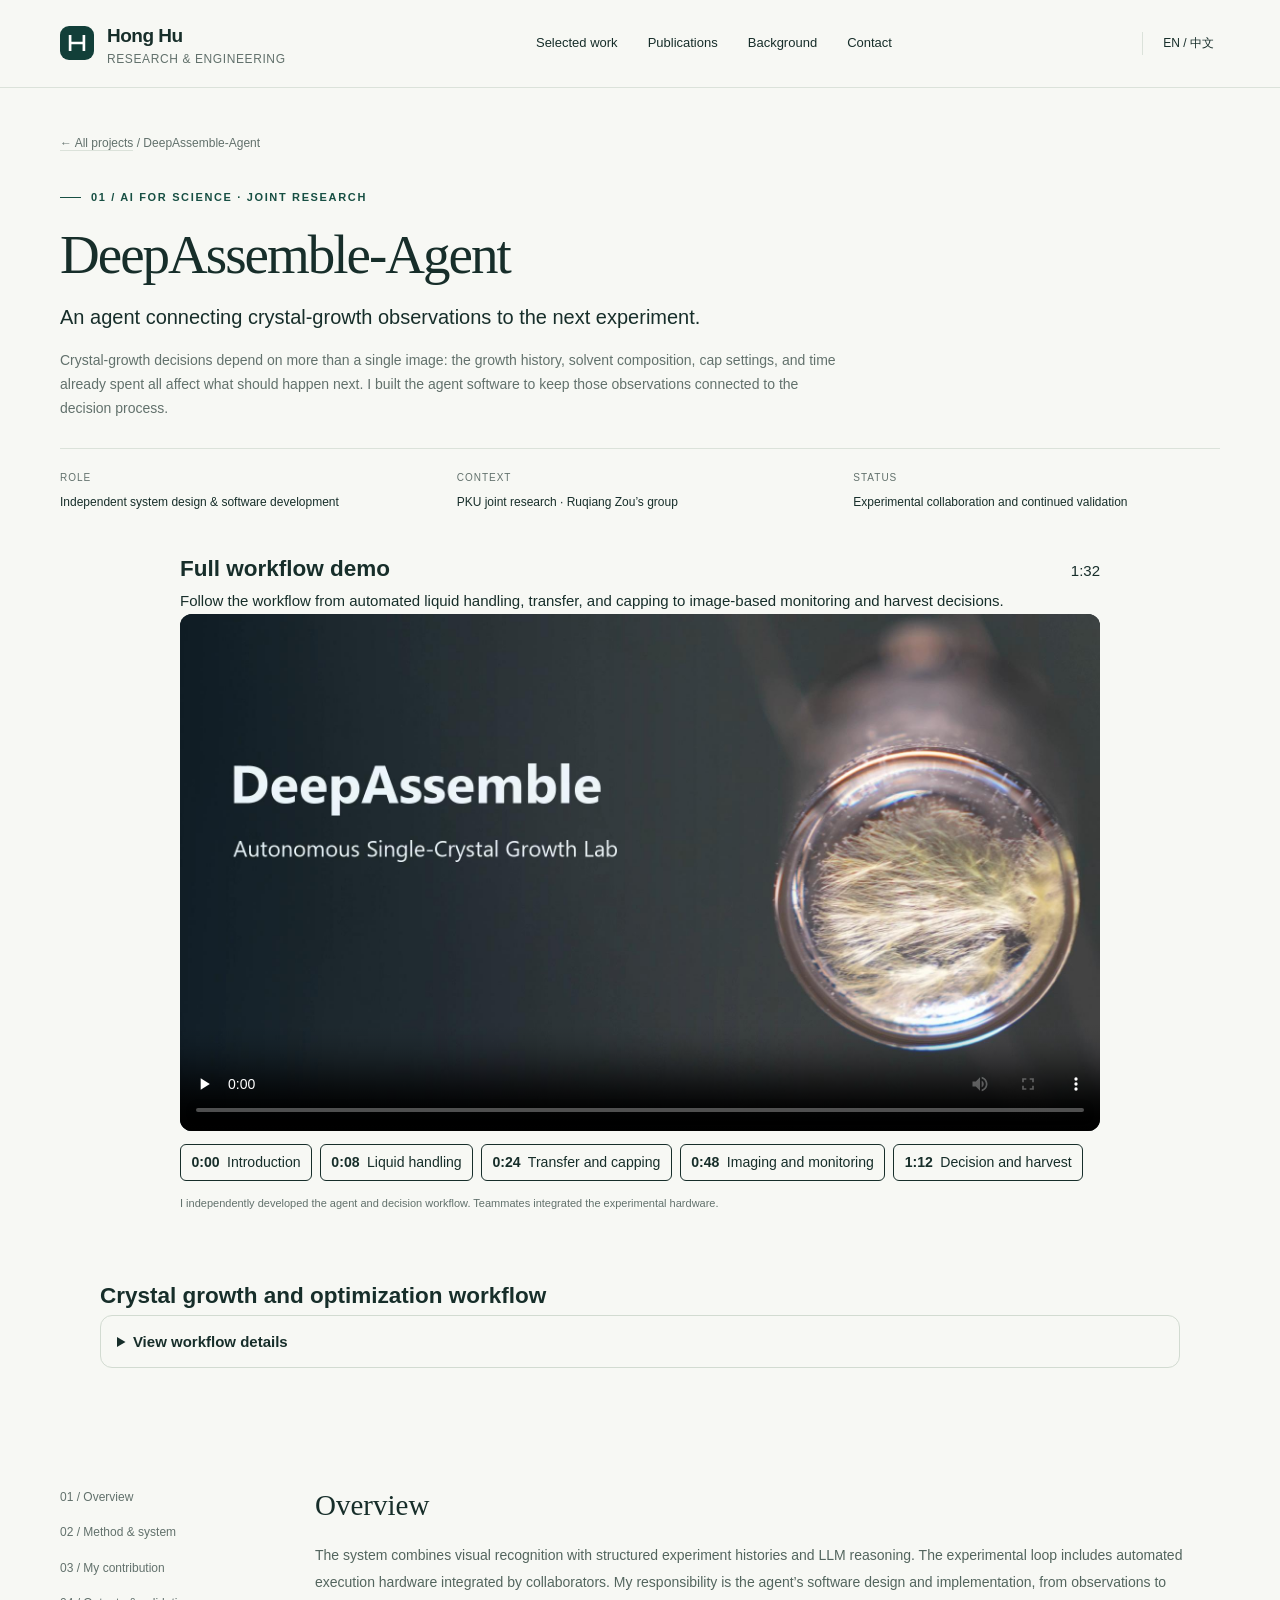
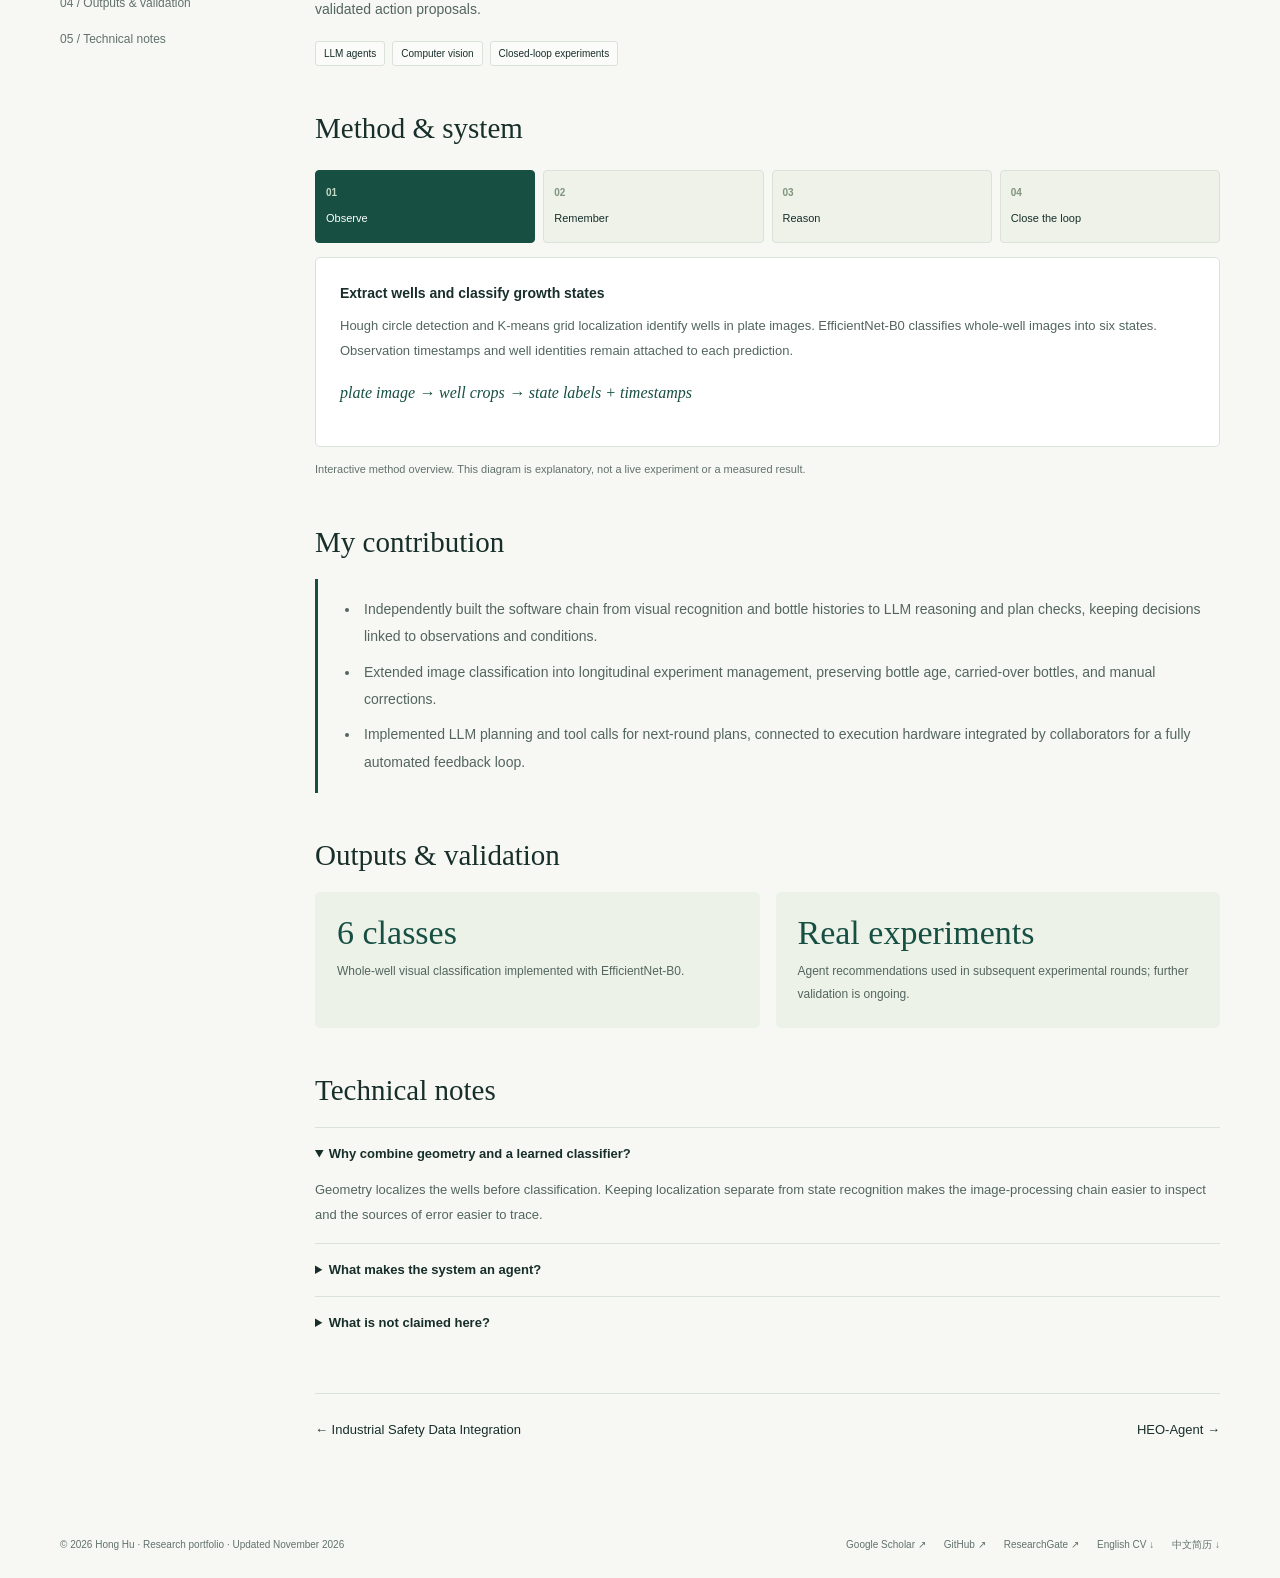
==== commit e2f6f50b: "Collapse the DeepAssemble workflow diagram by default" ====
--- a/deepassemble.html
+++ b/deepassemble.html
@@ -1,2 +1,2 @@
 <!doctype html>
-<html lang="en"><head><meta charset="utf-8"><meta name="viewport" content="width=device-width,initial-scale=1"><meta name="description" content="Hong Hu — scientific agents, AI for Science, and time-series modeling. Research projects, publications, and engineering experience."><meta name="theme-color" content="#f7f8f4"><title>DeepAssemble-Agent · Hong Hu</title><link rel="icon" href="assets/mark.svg" type="image/svg+xml"><link rel="stylesheet" href="style.css?v=deepassemble-overview-12"><script src="content.js?v=deepassemble-overview-12" defer></script><script src="app.js?v=deepassemble-overview-12" defer></script></head><body><a class="skip" href="#main">Skip to content</a><div id="app"></div><div class="toast" role="status" aria-live="polite"></div><noscript>Please enable JavaScript to view this bilingual research portfolio.</noscript></body></html>
+<html lang="en"><head><meta charset="utf-8"><meta name="viewport" content="width=device-width,initial-scale=1"><meta name="description" content="Hong Hu — scientific agents, AI for Science, and time-series modeling. Research projects, publications, and engineering experience."><meta name="theme-color" content="#f7f8f4"><title>DeepAssemble-Agent · Hong Hu</title><link rel="icon" href="assets/mark.svg" type="image/svg+xml"><link rel="stylesheet" href="style.css?v=deepassemble-workflow-toggle"><script src="content.js?v=deepassemble-workflow-toggle" defer></script><script src="app.js?v=deepassemble-workflow-toggle" defer></script></head><body><a class="skip" href="#main">Skip to content</a><div id="app"></div><div class="toast" role="status" aria-live="polite"></div><noscript>Please enable JavaScript to view this bilingual research portfolio.</noscript></body></html>
--- a/style.css
+++ b/style.css
@@ -28,3 +28,9 @@
 .workflow-overview{max-width:1080px;margin:0 auto clamp(2rem,5vw,4rem);scroll-margin-top:6rem}
 .workflow-overview a{display:block}
 .workflow-overview img{display:block;width:100%;height:auto;border:1px solid #d2dbd1;border-radius:12px}
+.workflow-disclosure{border:1px solid #d2dbd1;border-radius:12px;padding:.8rem 1rem}
+.workflow-disclosure summary{cursor:pointer;font-weight:600}
+.workflow-disclosure summary:focus-visible{outline:2px solid #405a4b;outline-offset:4px;border-radius:3px}
+.workflow-disclosure a{margin-top:.8rem}
+.workflow-hide,.workflow-disclosure[open] .workflow-show{display:none}
+.workflow-disclosure[open] .workflow-hide{display:inline}
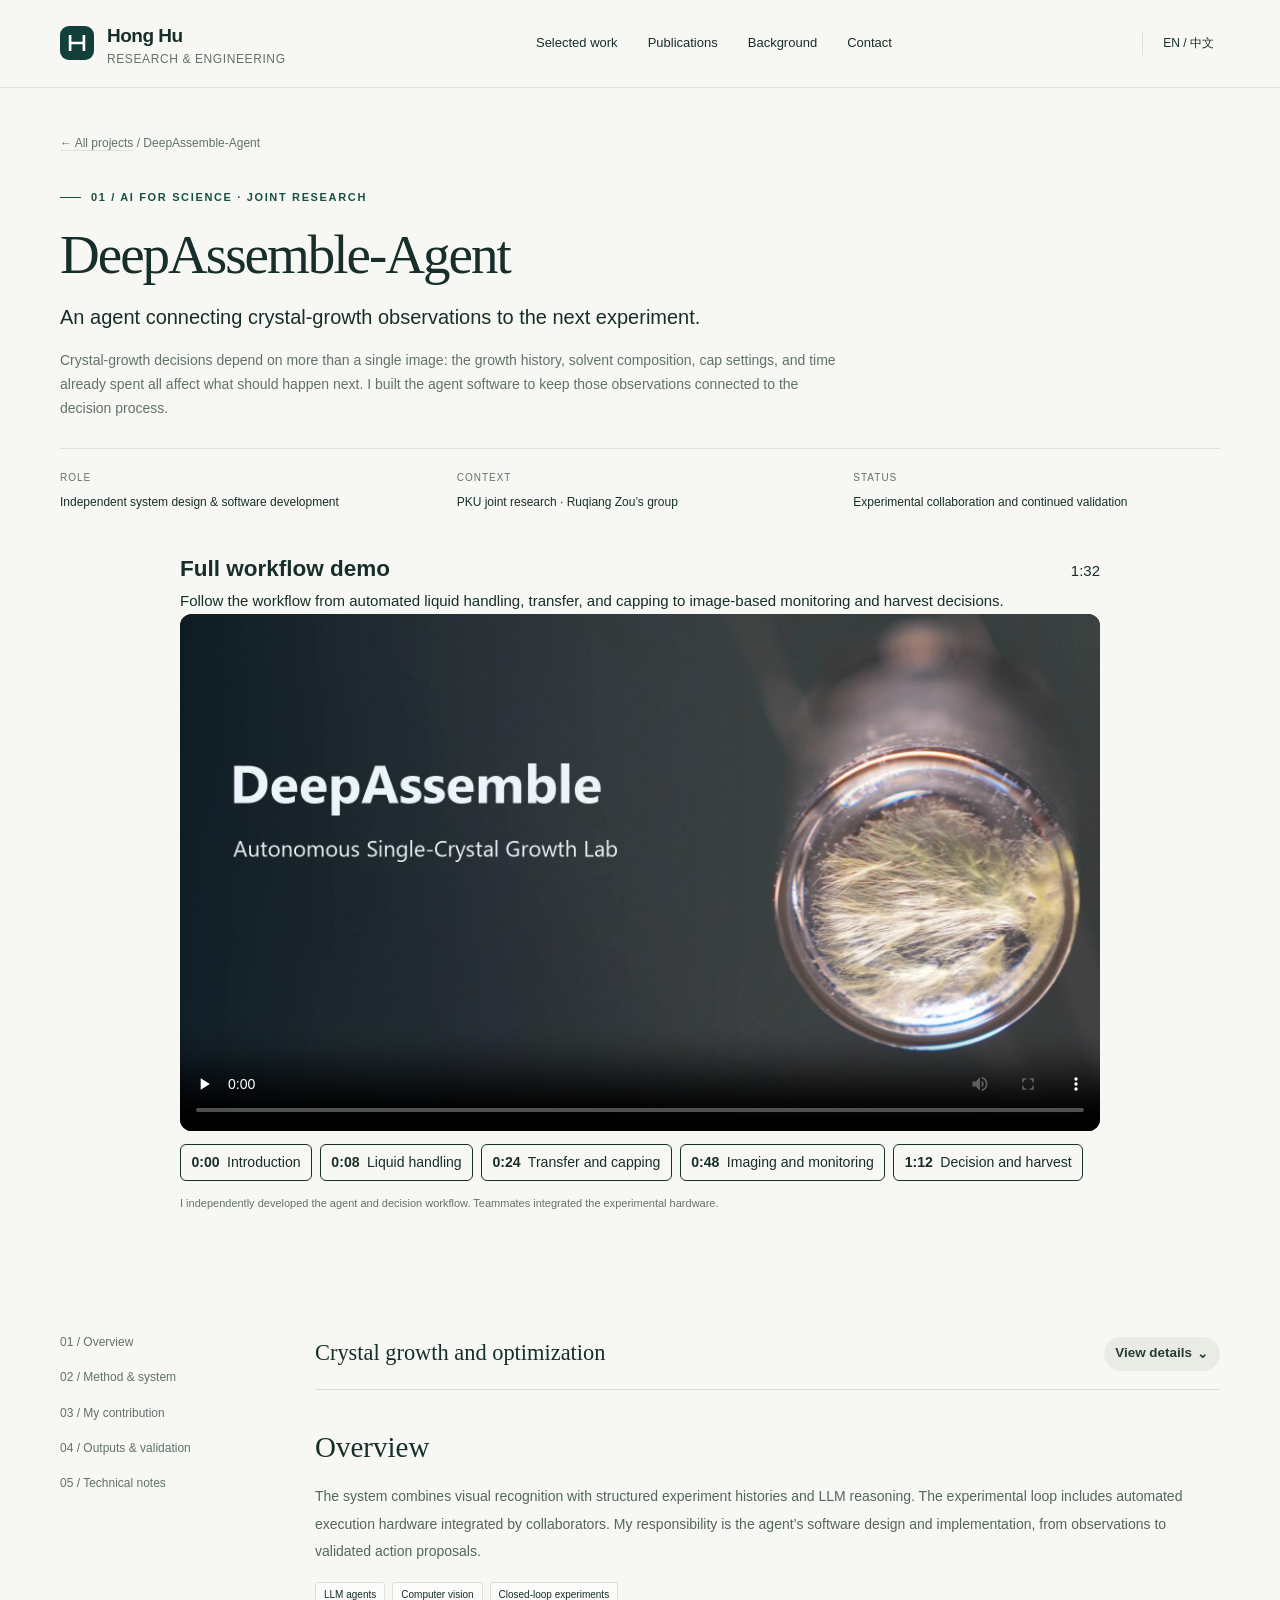
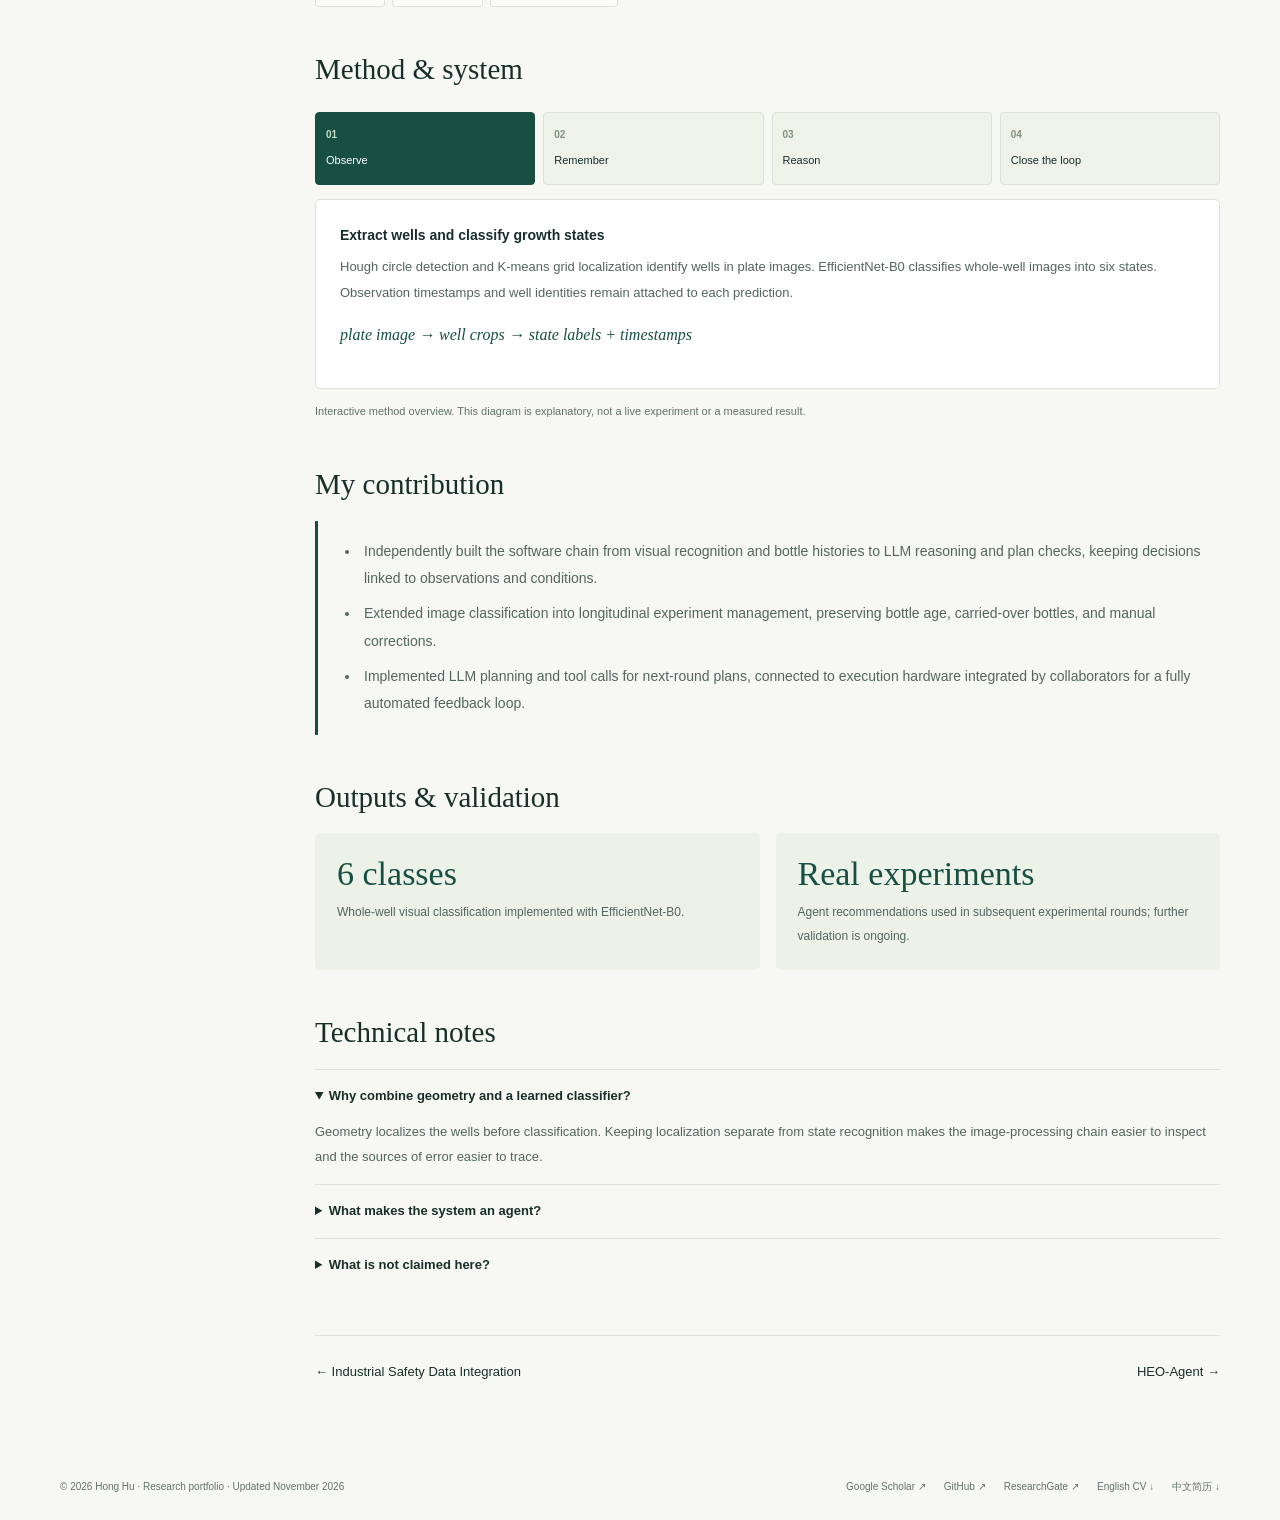
==== commit eaefd59d: "Align workflow controls and add swipeable project slides" ====
--- a/deepassemble.html
+++ b/deepassemble.html
@@ -1,2 +1,2 @@
 <!doctype html>
-<html lang="en"><head><meta charset="utf-8"><meta name="viewport" content="width=device-width,initial-scale=1"><meta name="description" content="Hong Hu — scientific agents, AI for Science, and time-series modeling. Research projects, publications, and engineering experience."><meta name="theme-color" content="#f7f8f4"><title>DeepAssemble-Agent · Hong Hu</title><link rel="icon" href="assets/mark.svg" type="image/svg+xml"><link rel="stylesheet" href="style.css?v=deepassemble-workflow-toggle"><script src="content.js?v=deepassemble-workflow-toggle" defer></script><script src="app.js?v=deepassemble-workflow-toggle" defer></script></head><body><a class="skip" href="#main">Skip to content</a><div id="app"></div><div class="toast" role="status" aria-live="polite"></div><noscript>Please enable JavaScript to view this bilingual research portfolio.</noscript></body></html>
+<html lang="en"><head><meta charset="utf-8"><meta name="viewport" content="width=device-width,initial-scale=1"><meta name="description" content="Hong Hu — scientific agents, AI for Science, and time-series modeling. Research projects, publications, and engineering experience."><meta name="theme-color" content="#f7f8f4"><title>DeepAssemble-Agent · Hong Hu</title><link rel="icon" href="assets/mark.svg" type="image/svg+xml"><link rel="stylesheet" href="style.css?v=deepassemble-workflow-gallery"><script src="content.js?v=deepassemble-workflow-gallery" defer></script><script src="app.js?v=deepassemble-workflow-gallery" defer></script></head><body><a class="skip" href="#main">Skip to content</a><div id="app"></div><div class="toast" role="status" aria-live="polite"></div><noscript>Please enable JavaScript to view this bilingual research portfolio.</noscript></body></html>
--- a/style.css
+++ b/style.css
@@ -25,12 +25,25 @@
 .project-demo-link{margin-inline-start:1rem}
 
 .advisor-link{text-decoration:underline;text-underline-offset:.19em}
-.workflow-overview{max-width:1080px;margin:0 auto clamp(2rem,5vw,4rem);scroll-margin-top:6rem}
-.workflow-overview a{display:block}
-.workflow-overview img{display:block;width:100%;height:auto;border:1px solid #d2dbd1;border-radius:12px}
-.workflow-disclosure{border:1px solid #d2dbd1;border-radius:12px;padding:.8rem 1rem}
-.workflow-disclosure summary{cursor:pointer;font-weight:600}
-.workflow-disclosure summary:focus-visible{outline:2px solid #405a4b;outline-offset:4px;border-radius:3px}
-.workflow-disclosure a{margin-top:.8rem}
+
+.detail-body .workflow-overview{margin:0 0 clamp(1.65rem,3vw,2.6rem);padding:0 0 .85rem;border-bottom:1px solid #dadeD6;scroll-margin-top:6rem}
+.workflow-disclosure summary{display:flex;align-items:center;justify-content:space-between;gap:.7rem;cursor:pointer;list-style:none;min-height:44px}
+.workflow-disclosure summary::-webkit-details-marker{display:none}
+.workflow-disclosure summary h2{margin:0;font-size:clamp(1.04rem,2vw,1.4rem);line-height:1.2}
+.workflow-disclosure summary:focus-visible,.workflow-track:focus-visible{outline:2px solid #405a4b;outline-offset:4px;border-radius:8px}
+.workflow-toggle{display:inline-flex;align-items:center;gap:.35rem;flex:none;padding:.36rem .72rem;background:#e8ece5;border-radius:999px;color:#263e32;font-size:.84rem;font-weight:600}
+.workflow-disclosure summary:hover .workflow-toggle{background:#dce4d9}
+.workflow-chevron{display:inline-block;line-height:1}
 .workflow-hide,.workflow-disclosure[open] .workflow-show{display:none}
 .workflow-disclosure[open] .workflow-hide{display:inline}
+.workflow-disclosure[open] .workflow-chevron{transform:rotate(180deg)}
+.workflow-gallery{margin:.8rem 0 .15rem;background:#fff;border:1px solid #e2e6df;border-radius:15px;overflow:hidden}
+.workflow-track{display:flex;overflow-x:auto;scroll-snap-type:x mandatory;overscroll-behavior-inline:contain;scrollbar-width:none}
+.workflow-track::-webkit-scrollbar{display:none}
+.workflow-track figure{flex:0 0 100%;min-width:0;margin:0;scroll-snap-align:start}
+.workflow-track a,.workflow-track img{display:block;width:100%}
+.workflow-track img{height:auto;aspect-ratio:16/9;object-fit:contain}
+.workflow-track figcaption{text-align:center;padding:.45rem .65rem .15rem;font-size:.89rem;color:#43524a}
+.workflow-controls{display:flex;align-items:center;justify-content:center;gap:.7rem;padding:0 .7rem .55rem;color:#43524a;font-size:.85rem;font-variant-numeric:tabular-nums}
+.workflow-controls button{border:0;background:#edf0eb;border-radius:50%;width:44px;height:44px;color:#263e32;font:inherit;font-size:1.35rem;line-height:1;cursor:pointer}
+.workflow-controls button:disabled{opacity:.42;cursor:default}
